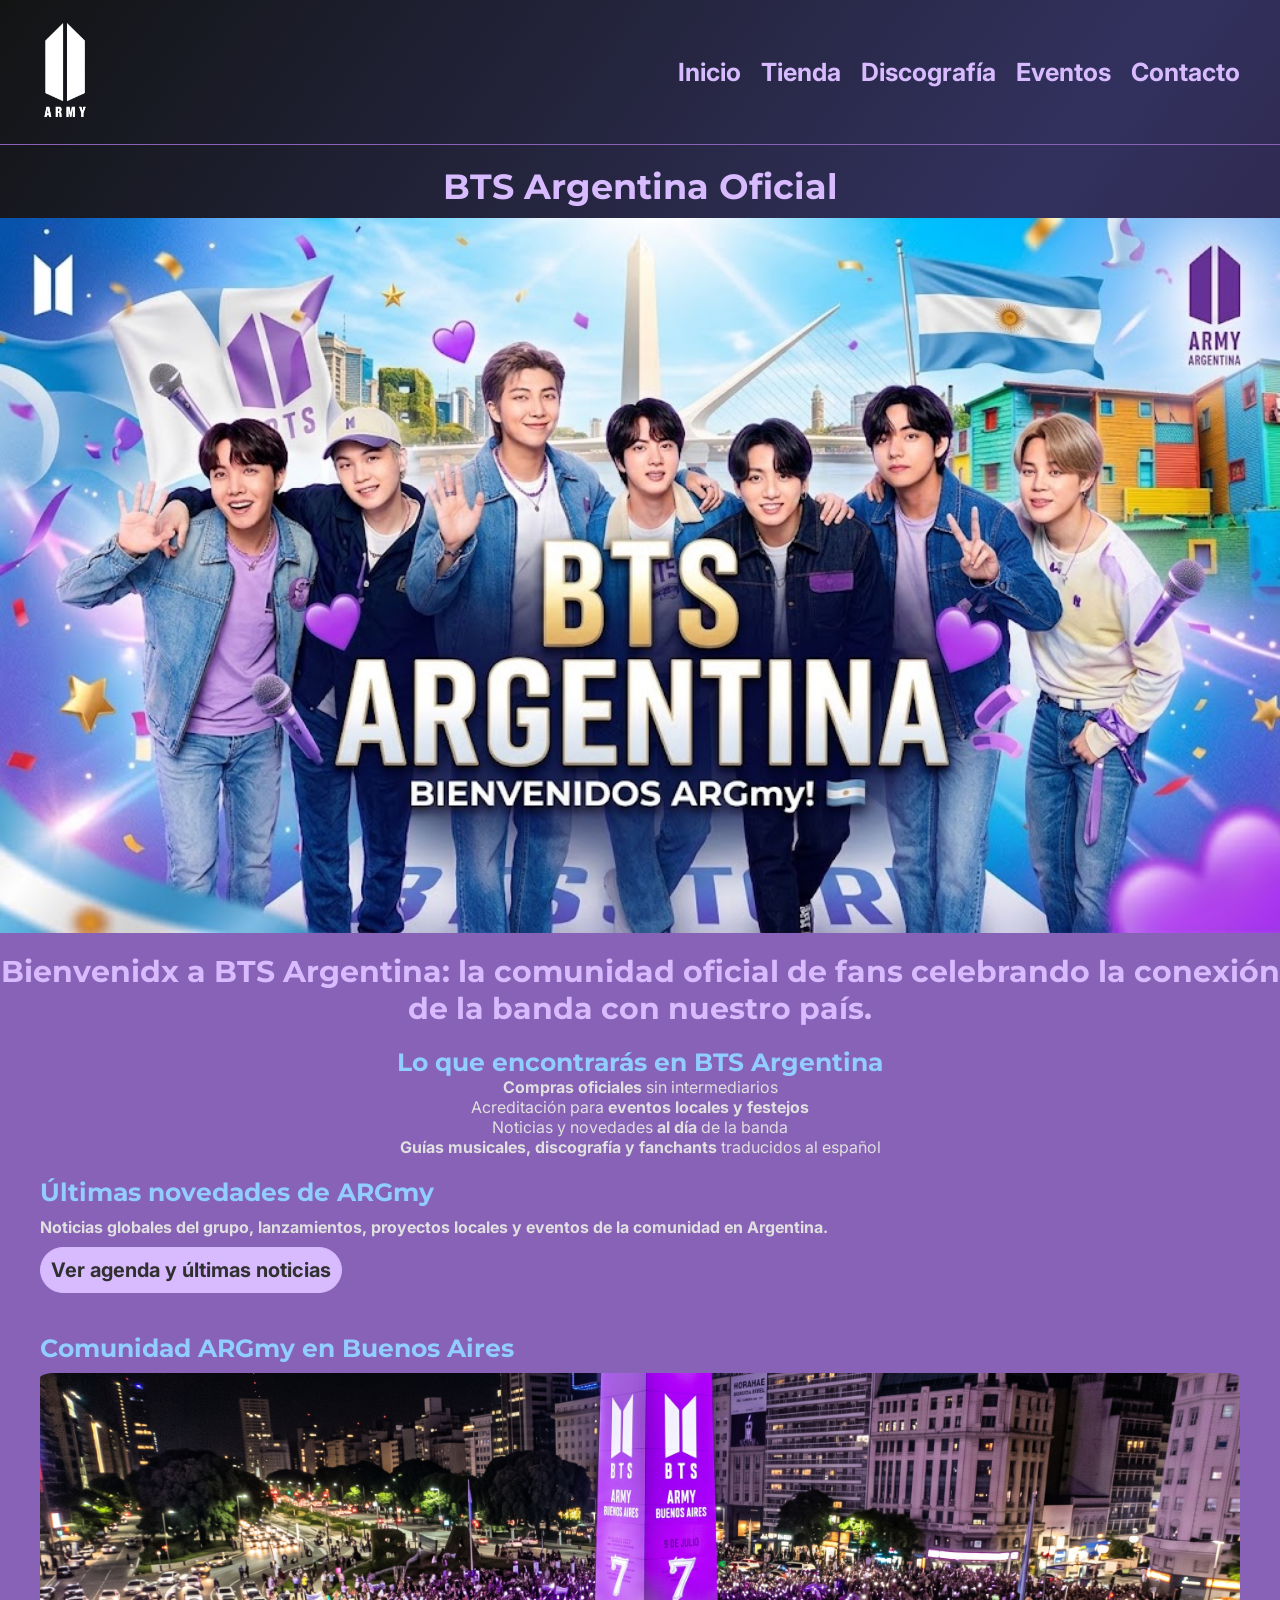
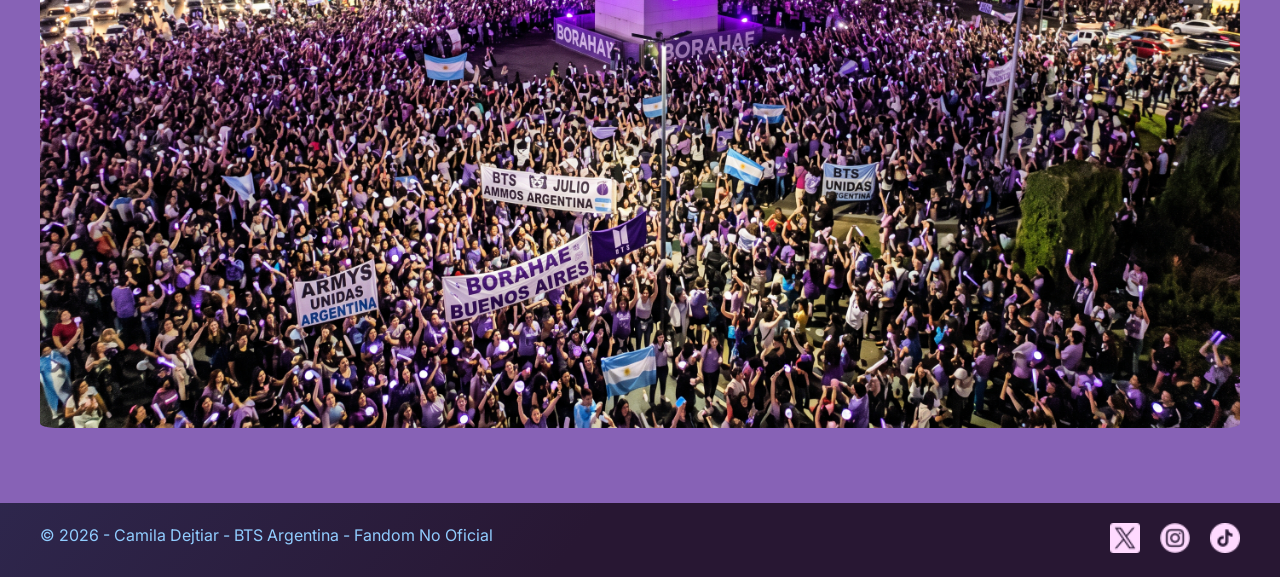
==== index.html @ 568c857c "PE3 - Layouts flexibles y espaciado preciso" ====
<!DOCTYPE html>
<html lang="es">
<head>
    <meta charset="UTF-8">
    <meta name="viewport" content="width=device-width, initial-scale=1.0">
    <link rel="stylesheet" href="./styles/style.css">
    <link rel="shortcut icon" href="./assets/images/army.png" type="image/x-icon">
    <link rel="preconnect" href="https://fonts.googleapis.com">
    <link rel="preconnect" href="https://fonts.gstatic.com" crossorigin>
    <link href="https://fonts.googleapis.com/css2?family=Inter:ital,opsz,wght@0,14..32,100..900;1,14..32,100..900&family=Montserrat:ital,wght@0,100..900;1,100..900&display=swap" rel="stylesheet">
    <title>BTS ARGmy - Home</title>
</head>
<body>
    <header>
        <a href="./index.html">
            <img src="./assets/images/army-white.png" width="50px" height="100px" alt="Logo de BTS Argentina">
        </a>
        
        <nav>
            <ul class="subtitle">
                <li><a href="./index.html">Inicio</a></li>
                <li><a href="./pages/tienda.html">Tienda</a></li>
                <li><a href="./pages/discografia.html">Discografía</a></li>
                <li><a href="./pages/eventos.html">Eventos</a></li>
                <li><a href="./pages/contacto.html">Contacto</a></li>
            </ul>
        </nav>
    </header>

    <main>
        <h1>BTS Argentina Oficial</h1>

        <figure class="hero">
                <img src="./assets/images/index.jpeg" width="1920px" height="1080px" alt="Los siete integrantes de BTS sonriendo junto al texto BTS Argentina Bienvenidos ARGmy, con el Obelisco y Caminito de fondo">
            </figure>

        <section class="content">
            <h2>Bienvenidx a BTS Argentina: la comunidad oficial de fans celebrando la conexión de la banda con nuestro país.</h2>
            <h3 class="center">Lo que encontrarás en BTS Argentina</h3>
            <ul class="body-text content-list">
                <li><span class="strong">Compras oficiales</span> sin intermediarios</li>
                <li>Acreditación para <span class="strong">eventos locales y festejos</span></li>
                <li>Noticias y novedades <span class="strong">al día</span> de la banda</li>
                <li><span class="strong">Guías musicales, discografía y fanchants</span> traducidos al español</li>
            </ul>
        </section>

        <section class="content">
            <article>
                <h3>Últimas novedades de ARGmy</h3>
                <p class="strong">Noticias globales del grupo, lanzamientos, proyectos locales y eventos de la comunidad en Argentina.</p>

                <a class="button" href="./pages/eventos.html">Ver agenda y últimas noticias</a>
            </article>

            <article>
                <h3>Comunidad ARGmy en Buenos Aires</h3>
                <figure>
                    <img src="./assets/images/argmy.jpeg" width="1920px" height="1080px" alt="ARMYs argentinas en el Obelisco ilumninado de morado">
                </figure>
            </article>
        </section>
    </main>

    <footer>
        <p class="body-secondary">&copy; 2026 - Camila Dejtiar - BTS Argentina - Fandom No Oficial</p>

        <section>
            <a href="https://x.com/BTSarg_official?t=rrPae3tg3PBvaRFoHedQDg&s=09&fbclid=PAZXh0bgNhZW0CMTEAAaeX1pFd1r65A3lvtIQu31ZHs_wYZYqp2aBVkAzNpk53U5eyiq9-EWwT4TfmUQ_aem_i-f9Xm8qYFep5UeehxPhEQ" target="_blank">
                <img src="./assets/images/x.png" alt="Logo de X">
            </a>
            <a href="https://www.instagram.com/btsargentina.official/" target="_blank">
                <img src="./assets/images/instagram.png" alt="Logo de Instagram">
            </a>
            <a href="https://www.tiktok.com/@btsargentina.official?_t=zm-8yldzhqjhkg&_r=1&fbclid=pazxh0bgnhzw0cmteaaaejpfto26rcn39sbpbgtfwojpzsxamhih-7tztny92qolzc6k7bep7dki5oeq_aem_xvmzns15_hucmgbfhd-syw" target="_blank">
                <img src="./assets/images/tiktok.png" alt="Logo de TikTok">
            </a>
        </section>
    </footer>
</body>
</html>
---- styles/style.css ----
/* 
PALETA DE COLORES 
Primario #D8BAFF
Secundario #91CDFF
Acento #FFDAFF
Fondo #E0E0E0 #474747

TIPOGRAFIAS
Títulos Montserrat
Cuerpo Inter 
*/

/* Estilos generales */
*{
    margin:0;
    padding:0;
    box-sizing: border-box;
}

html{
    font-size: 62.5%;
}

.content{
    background-color: #8762b6;
}

.content h2{
    text-align:center;
    padding: 2rem 0rem;
}

.content:last-of-type{
    padding-bottom: 4rem;
}

article{
    padding: 2rem 4rem;

    display:flex;
    flex-direction: column;
}

article p{
    margin: 1rem 0rem;
}

.content-list, .center{
    text-align:center;
}

/* Fondo */
body {
    background: linear-gradient(127deg,rgba(18, 20, 20, 1) 0%, rgba(50, 49, 94, 1) 40%, rgb(40, 23, 51) 75%);
    font-family: 'Inter', sans-serif;
    font-size: 1.6rem;
    color: #E0E0E0;
}

/* Menu */
a{
    text-decoration: none;
    color: #8762b6;
}

li{
    list-style: none;
}

nav ul li a:hover{
    color: #91CDFF;
}

header{
    padding: 2rem 4rem;
    border-bottom: 1px solid #8762b6; 

    display:flex;
    flex-direction: row;
    justify-content: space-between;
    align-items: center;
}

nav ul {
    display:flex;
    flex-direction: row;
    justify-content: center;
    align-items: center;
    gap: 2rem;
}

/* Animación subrayado para el menú (no me pude resistir) */
nav ul li a {
    position: relative;
    color: inherit;
}

nav ul li a::after {
    content: '';
    position: absolute;
    bottom: 0;
    left: 0;
    width: 100%;
    height: 2px;
    background-color: #91CDFF;
    
    transform: scaleX(0);
    transform-origin: bottom right;
    transition: transform 0.5s ease-in-out;
}

nav ul li a:hover::after {
    transform: scaleX(1);
    transform-origin: bottom left;
}

/* Footer */
footer{
    padding: 2rem 4rem;
    border-top: 1px solid #8762b6; 

    display:flex;
    flex-direction: row;
    justify-content: space-between;
    align-items: center;
}

footer section{
    display:flex;
    flex-direction: row;
    justify-content: center;
    align-items: center;
    gap: 2rem;
}

footer img{
    width: 3rem;
    height: 3rem;
}

/* Textos */
/* Title */
.title, h1, h2, h3, h4{
    font-family: 'Montserrat', sans-serif;
    font-weight: bold;
}

/* Main TItle */
h1{
    font-size:3.5rem;
    color: #D8BAFF;
    padding: 2rem 4rem 0rem;
    text-align: center;
}

/* Title */
.title, h2, .subtitle{
    font-size: 3rem;
    color: #D8BAFF;
}

/* Subtitle */
.subtitle{
    font-size: 2.5rem;
    font-weight: bold;
}

h3{
    font-size: 2.5rem;
    color: #91CDFF;
}

/* Subsubtitle & button text */

h4, button, .button, .button-secondary{
    font-size: 2rem;
    color: #FFDAFF;
}

h4{
    margin-top: 2rem;
}

.body-text{
    padding: 0rem 4rem;
}

/* Texto tipo copete */
.body-subtext{
    font-size: 1.4rem;
    color: #d5e8eb;
    font-style: italic;
}

/* Texto secundario */
.body-secondary{
    color: #91CDFF;
}

form input, form textarea, form select{
    color: #303030;
    margin: 1rem;
    padding: 1rem;
}

.strong{
    font-weight: bold;
}

/* Botones */
button, .button{
    display:inline-block;
    width:fit-content;

    border: 1px solid #D8BAFF;
    border-radius: 50px;
    background-color: #D8BAFF;
    color: #303030;

    font-weight: bold; 
    padding: 1rem;

    transition: transform 0.3s ease, box-shadow 0.3s ease, background-color 0.3s ease;
}

.button-secondary{
    display:inline-block;
    width:fit-content;

    border: 1px solid rgb(113, 71, 169);
    border-radius: 50px;
    background-color: rgba(113, 71, 169, 0.5);
    color: #E0E0E0;

    font-size:1.3rem;
    padding: 1rem;

    transition: transform 0.3s ease, box-shadow 0.3s ease, background-color 0.3s ease;
}

.button-center{
    display:flex;
    justify-content: center;
    align-items: center;
    padding: 2rem 0rem;
}

button:hover, .button:hover {
    transform: translateY(-3px);
    background-color: #e5d0ff;
    box-shadow: 0 0 15px rgba(216, 186, 255, 0.8), 
                0 0 30px rgba(145, 205, 255, 0.4);
}

/* Imágenes */
.hero img, .content img{
    width:100%;
    height:100%;

    border-radius: 15px;
}

.content img{
    padding:1rem 0rem;
}

.hero img{
    border-radius: 0px;
    display:block;
}

figure {
    margin: 0;
    margin-block-start: 0;
    margin-block-end: 0;
    margin-inline-start: 0;
    margin-inline-end: 0;
}

/* iframe */
iframe{
    width: 80%;
    height: auto;
    aspect-ratio: 16 / 9;
    border-radius: 15px;
    border: none;
    
    display:block;
    margin:0 auto;
}

/* Form productos */
form{
    display:flex;
    flex-direction: column;
    justify-content: center;
    align-items: center;
}

/* Productos Tienda - Albumes Discografía */
.products, .albumes {
    display: flex;
    flex-direction: row;
    justify-content: center;
    align-items: stretch;
    gap: 2rem;
    flex-wrap: wrap;
    padding: 4rem;
}

.albumes{
    padding: 0rem;
}

.product, .album {
    border: 1px solid #463162;
    border-radius: 25px;
    background-color: #463162;
    max-width: 320px; 
    width: 100%;

    padding:2rem;
    display:flex;
    flex-direction: column;
    justify-content: center;
    align-items: center;

    box-shadow: 0 4px 20px rgba(0, 0, 0, 0.25);
    transition: transform 0.3s ease, border-color 0.3s ease;
}

.product:hover, .album:hover {
    transform: translateY(-4px);
    border-color: #D8BAFF;
}

.album{
    max-width: 500px;
}

.product figure, .album figure {
    width: 100%;
    height: 200px; 
    overflow: hidden;
    border-radius: 15px;
    margin-bottom: 1rem;
}

.product img, .album img {
    width: 100%;
    height: 100%;
    object-fit: cover;
    display: block;
}

.product button, .album button {
    margin-top: auto;
    align-self: center;
}

.featuredAlbum {
    width: 100%;
    max-width: 100%;
    
    background: linear-gradient(135deg, #952929 0%, #3d1c1c 100%);
    border-radius: 0px;
    padding: 3rem;

    margin-bottom: 2rem;
}

.featuredAlbum h3, .featuredAlbum h4, .album h3, .album h4, .new h3, p, h1{
    margin-bottom: 1rem;
}

.featuredAlbum img {
    width: 100%;
    max-width: 380px;
    height: auto;
    border-radius: 15px;
    margin: 1.5rem auto;
}

.featuredAlbum ul {
    display: flex;
    flex-direction: column;
    gap: 1rem;
    margin: 1.5rem 0;
}

.featuredAlbum li {
    display: flex;
    flex-wrap: wrap;
    align-items: center;
    gap: 1rem;
    padding: 0.8rem 1.2rem;
    background-color: rgba(255, 255, 255, 0.05);
    border-radius: 10px;
}

.featuredAlbum li .body-text {
    flex-grow: 1; 
    padding: 0;
    font-weight: 600;
}

/* Noticias y Eventos */
.news {
    display: flex;
    flex-direction: row;
    justify-content: center;
    align-items: stretch;
    gap: 2.5rem;
    flex-wrap: wrap;
    padding: 2rem 4rem;
}

.new {
    border: 1px solid #463162;
    border-radius: 25px;
    background-color: #463162;
    max-width: 550px; 
    width: 100%;
    
    padding: 2.5rem;
    display: flex;
    flex-direction: column;

    box-shadow: 0 4px 20px rgba(0, 0, 0, 0.25);
    transition: transform 0.3s ease, border-color 0.3s ease;
}

.new:hover {
    transform: translateY(-4px);
    border-color: #D8BAFF;
}

.new iframe {
    width: 100%;
    height: auto;
    aspect-ratio: 16 / 9;
    border-radius: 15px;
    border: none;
    margin-top: 1rem;
}

.new .button, 
.new .button-secondary {
    margin-top: auto;
    align-self: flex-start;
}

.event-img-container{
    width: 100%;
    max-height: 250px;
    overflow: hidden;
    border-radius: 15px;
    margin: 1.5rem 0;
}

.featuredNew {
    width: 100%;
    background: linear-gradient(135deg, #463162 0%, #221535 100%);
    border-radius: 25px;
    padding: 3rem;
    margin-bottom: 3rem;
    box-shadow: 0 0 25px rgba(145, 205, 255, 0.25);
    
    display: flex;
    flex-direction: column;
    gap: 2rem;
}

.gallery{
    display: flex;
    flex-direction: row;
    justify-content: center;
    align-items: center;
    gap: 2rem;
}

.featuredNew img{
    width: 100%;
    height: 500px;
    object-fit: contain;
    border-radius: 8px;
    margin-bottom: 0.8rem;
}

/* FAQ */
.faq-container {
    display: flex;
    flex-direction: column;
    gap: 2rem;
    padding: 0rem 4rem;
}

.faq {
    border: 1px solid #463162;
    border-radius: 25px;
    background-color: #463162;
    padding: 2rem;
    box-shadow: 0 4px 20px rgba(0, 0, 0, 0.25);
    transition: transform 0.3s ease, border-color 0.3s ease;
}

.faq:hover {
    transform: translateY(-4px);
    border-color: #D8BAFF;
}

/* Formulario de contacto */
.contact {
    max-width: 650px;
    margin: 2rem auto;
    padding: 3.5rem;
    background: linear-gradient(135deg, #463162 0%, #291c3d 100%);
    border: 1px solid rgba(216, 186, 255, 0.3);
    border-radius: 25px;
    box-shadow: 0 8px 32px rgba(0, 0, 0, 0.3);
    
    display: flex;
    flex-direction: column;
    gap: 2rem;

    justify-content: unset;
    align-items: unset;
}

.contact div {
    display: flex;
    flex-direction: column;
    gap: 0.8rem;
}

.contact label {
    font-family: 'Montserrat', sans-serif;
    font-weight: 600;
    font-size: 1.6rem;
    color: #91CDFF;
}

.contact input[type="text"],
.contact input[type="email"],
.contact select,
.contact textarea {
    width: 100%;
    margin: 0;
    padding: 1.2rem 1.6rem;
    
    background-color: rgba(18, 20, 20, 0.6);
    border: 1.5px solid rgba(216, 186, 255, 0.3);
    border-radius: 12px;
    
    font-family: 'Inter', sans-serif;
    font-size: 1.5rem;
    color: #E0E0E0;
    
    outline: none;
    transition: border-color 0.3s ease, box-shadow 0.3s ease, background-color 0.3s ease;
}

.contact input::placeholder,
.contact textarea::placeholder {
    color: #8f8f8f;
}

.contact select {
    cursor: pointer;
    appearance: none; 
    background-repeat: no-repeat;
    background-position: right 1.2rem center;
    background-size: 2rem;
}

.contact select option {
    background-color: #291c3d;
    color: #E0E0E0;
}

.contact input[type="text"]:focus,
.contact input[type="email"]:focus,
.contact select:focus,
.contact textarea:focus {
    border-color: #91CDFF;
    background-color: rgba(18, 20, 20, 0.9);
    box-shadow: 0 0 12px rgba(145, 205, 255, 0.4);
}

.contact textarea {
    resize: vertical;
    min-height: 120px;
}

.contact input[type="submit"].button {
    align-self: center;
    margin-top: 1rem;
    padding: 1.2rem 3rem;
    cursor: pointer;
}
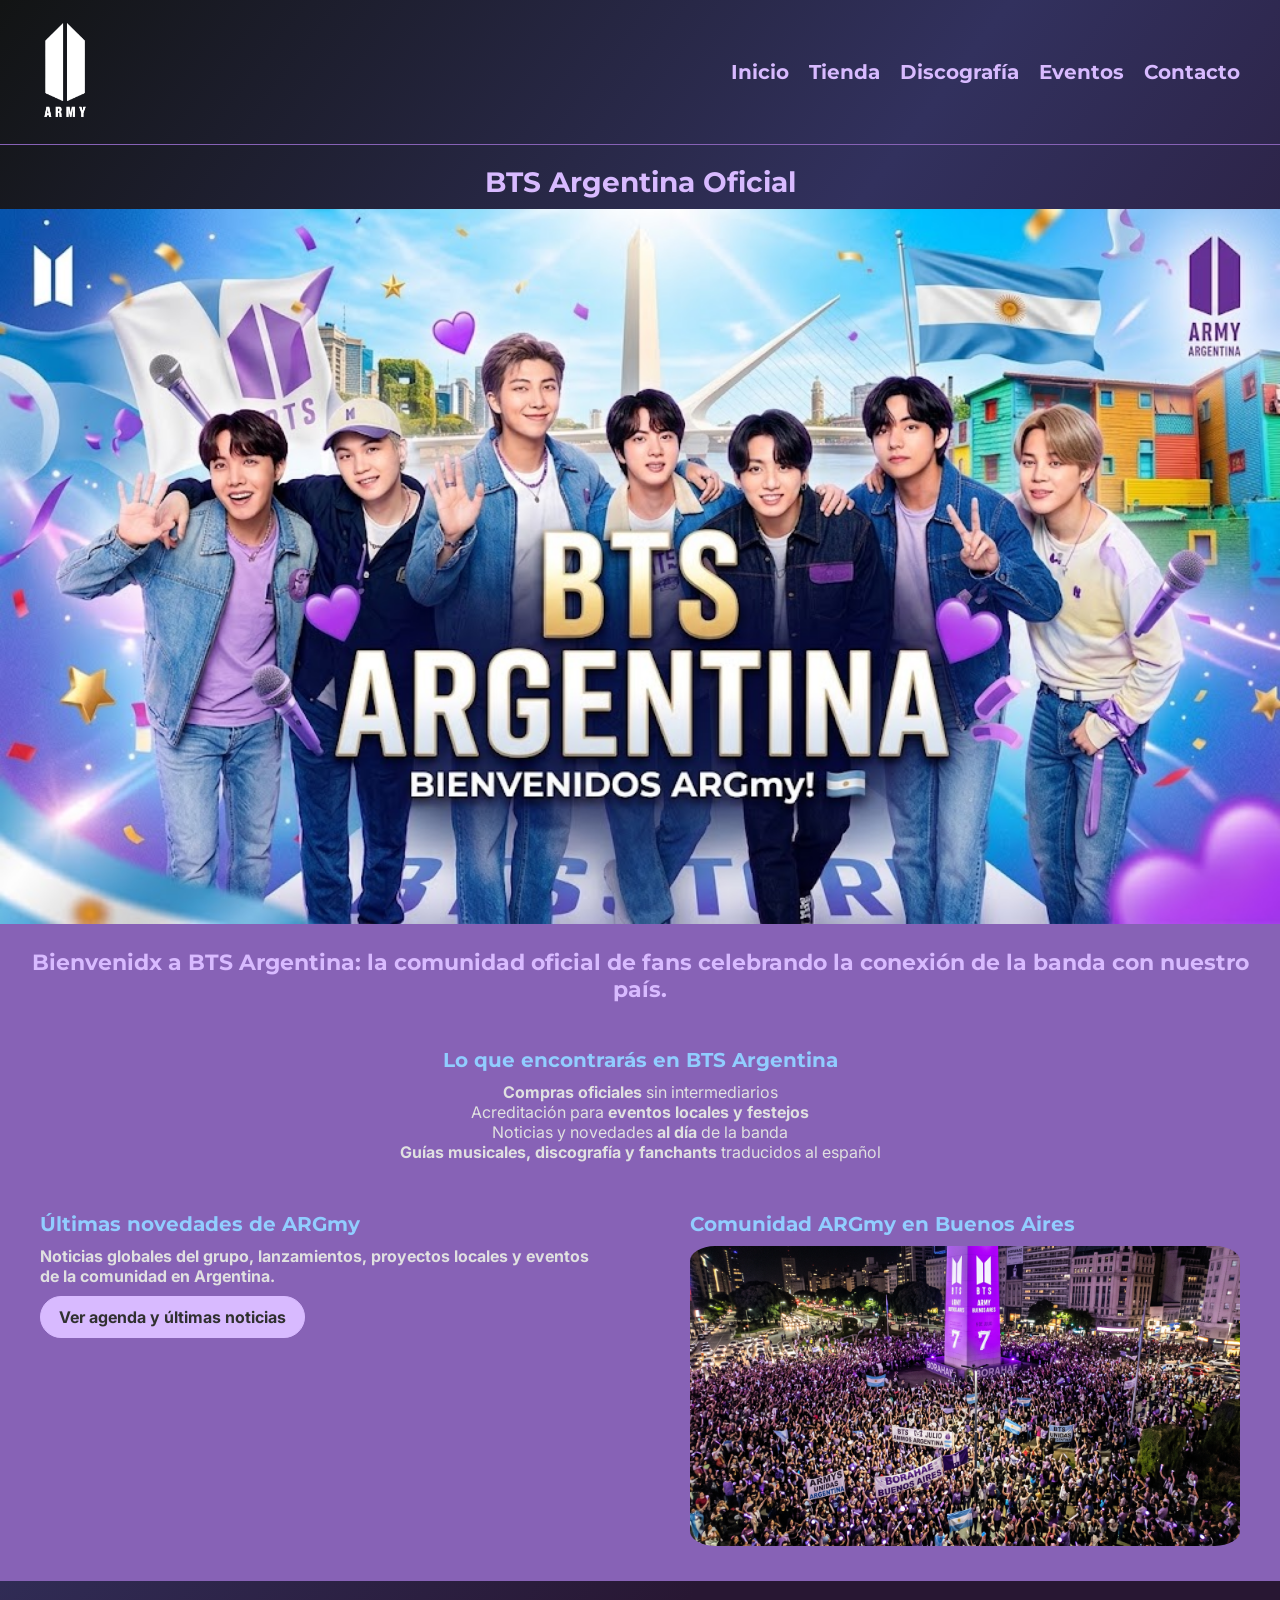
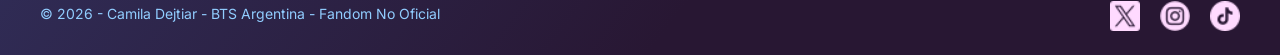
==== commit 0485cd86: "PE4 - Maquetación con CSS Grid y Media Queries" ====
--- a/index.html
+++ b/index.html
@@ -17,7 +17,7 @@
         </a>
         
         <nav>
-            <ul class="subtitle">
+            <ul>
                 <li><a href="./index.html">Inicio</a></li>
                 <li><a href="./pages/tienda.html">Tienda</a></li>
                 <li><a href="./pages/discografia.html">Discografía</a></li>
@@ -27,25 +27,27 @@
         </nav>
     </header>
 
-    <main>
-        <h1>BTS Argentina Oficial</h1>
+    <main class="grid-index">
+        <h1 class="area-title">BTS Argentina Oficial</h1>
 
-        <figure class="hero">
+        <figure class="hero area-hero">
                 <img src="./assets/images/index.jpeg" width="1920px" height="1080px" alt="Los siete integrantes de BTS sonriendo junto al texto BTS Argentina Bienvenidos ARGmy, con el Obelisco y Caminito de fondo">
             </figure>
 
-        <section class="content">
+        <section class="content area-welcome">
             <h2>Bienvenidx a BTS Argentina: la comunidad oficial de fans celebrando la conexión de la banda con nuestro país.</h2>
-            <h3 class="center">Lo que encontrarás en BTS Argentina</h3>
-            <ul class="body-text content-list">
-                <li><span class="strong">Compras oficiales</span> sin intermediarios</li>
-                <li>Acreditación para <span class="strong">eventos locales y festejos</span></li>
-                <li>Noticias y novedades <span class="strong">al día</span> de la banda</li>
-                <li><span class="strong">Guías musicales, discografía y fanchants</span> traducidos al español</li>
-            </ul>
+            <article>
+                <h3 class="center">Lo que encontrarás en BTS Argentina</h3>
+                <ul class="center content-list">
+                    <li><span class="strong">Compras oficiales</span> sin intermediarios</li>
+                    <li>Acreditación para <span class="strong">eventos locales y festejos</span></li>
+                    <li>Noticias y novedades <span class="strong">al día</span> de la banda</li>
+                    <li><span class="strong">Guías musicales, discografía y fanchants</span> traducidos al español</li>
+                </ul>
+            </article>
         </section>
 
-        <section class="content">
+        <section class="content area-cards">
             <article>
                 <h3>Últimas novedades de ARGmy</h3>
                 <p class="strong">Noticias globales del grupo, lanzamientos, proyectos locales y eventos de la comunidad en Argentina.</p>
--- a/styles/style.css
+++ b/styles/style.css
@@ -27,11 +27,7 @@
 
 .content h2{
     text-align:center;
-    padding: 2rem 0rem;
-}
-
-.content:last-of-type{
-    padding-bottom: 4rem;
+    padding: 2.5rem;
 }
 
 article{
@@ -41,11 +37,11 @@
     flex-direction: column;
 }
 
-article p{
+article p, .content-list{
     margin: 1rem 0rem;
 }
 
-.content-list, .center{
+.center{
     text-align:center;
 }
 
@@ -83,10 +79,14 @@
 
 nav ul {
     display:flex;
-    flex-direction: row;
-    justify-content: center;
-    align-items: center;
-    gap: 2rem;
+    flex-direction: column;
+    justify-content: center;
+    align-items: end;
+
+    font-family: 'Montserrat', sans-serif;
+    font-weight: bold;
+    font-size: 2rem;
+    color: #D8BAFF;
 }
 
 /* Animación subrayado para el menú (no me pude resistir) */
@@ -123,6 +123,7 @@
     flex-direction: row;
     justify-content: space-between;
     align-items: center;
+    gap:2rem;
 }
 
 footer section{
@@ -147,7 +148,7 @@
 
 /* Main TItle */
 h1{
-    font-size:3.5rem;
+    font-size:2.8rem;
     color: #D8BAFF;
     padding: 2rem 4rem 0rem;
     text-align: center;
@@ -155,25 +156,25 @@
 
 /* Title */
 .title, h2, .subtitle{
-    font-size: 3rem;
+    font-size: 2.2rem;
     color: #D8BAFF;
 }
 
 /* Subtitle */
 .subtitle{
-    font-size: 2.5rem;
+    font-size: 2rem;
     font-weight: bold;
 }
 
 h3{
-    font-size: 2.5rem;
+    font-size: 2rem;
     color: #91CDFF;
 }
 
 /* Subsubtitle & button text */
 
 h4, button, .button, .button-secondary{
-    font-size: 2rem;
+    font-size: 1.6rem;
     color: #FFDAFF;
 }
 
@@ -187,13 +188,14 @@
 
 /* Texto tipo copete */
 .body-subtext{
-    font-size: 1.4rem;
+    font-size: 1.3rem;
     color: #d5e8eb;
     font-style: italic;
 }
 
 /* Texto secundario */
 .body-secondary{
+    font-size: 1.4rem;
     color: #91CDFF;
 }
 
@@ -217,8 +219,9 @@
     background-color: #D8BAFF;
     color: #303030;
 
-    font-weight: bold; 
-    padding: 1rem;
+    font-weight: bold;
+    text-align: center; 
+    padding: 1rem 1.8rem;
 
     transition: transform 0.3s ease, box-shadow 0.3s ease, background-color 0.3s ease;
 }
@@ -233,7 +236,7 @@
     color: #E0E0E0;
 
     font-size:1.3rem;
-    padding: 1rem;
+    padding: 0.8rem 2em;
 
     transition: transform 0.3s ease, box-shadow 0.3s ease, background-color 0.3s ease;
 }
@@ -255,9 +258,9 @@
 /* Imágenes */
 .hero img, .content img{
     width:100%;
-    height:100%;
-
-    border-radius: 15px;
+    height:auto;
+
+    border-radius: 25px;
 }
 
 .content img{
@@ -297,19 +300,34 @@
     align-items: center;
 }
 
+.search-container{
+    display:flex;
+    flex-direction: row;
+    justify-content: center;
+    align-items: center;
+    gap: 1rem;
+
+    padding-top: 1rem;
+}
+
 /* Productos Tienda - Albumes Discografía */
-.products, .albumes {
-    display: flex;
-    flex-direction: row;
-    justify-content: center;
-    align-items: stretch;
+.products {
+    display: grid;
+    grid-template-columns: 1fr;
     gap: 2rem;
-    flex-wrap: wrap;
-    padding: 4rem;
+    padding: 2rem 1.5rem;
+    justify-items: center;
 }
 
 .albumes{
     padding: 0rem;
+    display: flex;
+    flex-direction: row;
+    justify-content: center;
+    align-items: start;
+    flex-wrap: wrap;
+    gap: 2rem;
+    padding: 2rem 1.5rem;
 }
 
 .product, .album {
@@ -364,7 +382,7 @@
     
     background: linear-gradient(135deg, #952929 0%, #3d1c1c 100%);
     border-radius: 0px;
-    padding: 3rem;
+    padding: 4rem;
 
     margin-bottom: 2rem;
 }
@@ -391,6 +409,7 @@
 .featuredAlbum li {
     display: flex;
     flex-wrap: wrap;
+    justify-content: end;
     align-items: center;
     gap: 1rem;
     padding: 0.8rem 1.2rem;
@@ -473,7 +492,7 @@
 
 .gallery{
     display: flex;
-    flex-direction: row;
+    flex-direction: column;
     justify-content: center;
     align-items: center;
     gap: 2rem;
@@ -481,7 +500,6 @@
 
 .featuredNew img{
     width: 100%;
-    height: 500px;
     object-fit: contain;
     border-radius: 8px;
     margin-bottom: 0.8rem;
@@ -511,12 +529,8 @@
 
 /* Formulario de contacto */
 .contact {
-    max-width: 650px;
-    margin: 2rem auto;
     padding: 3.5rem;
     background: linear-gradient(135deg, #463162 0%, #291c3d 100%);
-    border: 1px solid rgba(216, 186, 255, 0.3);
-    border-radius: 25px;
     box-shadow: 0 8px 32px rgba(0, 0, 0, 0.3);
     
     display: flex;
@@ -543,7 +557,8 @@
 .contact input[type="text"],
 .contact input[type="email"],
 .contact select,
-.contact textarea {
+.contact textarea,
+.grid-shop input {
     width: 100%;
     margin: 0;
     padding: 1.2rem 1.6rem;
@@ -561,7 +576,8 @@
 }
 
 .contact input::placeholder,
-.contact textarea::placeholder {
+.contact textarea::placeholder,
+.grid-shop input::placeholder {
     color: #8f8f8f;
 }
 
@@ -581,7 +597,8 @@
 .contact input[type="text"]:focus,
 .contact input[type="email"]:focus,
 .contact select:focus,
-.contact textarea:focus {
+.contact textarea:focus,
+.grid-shop input:focus {
     border-color: #91CDFF;
     background-color: rgba(18, 20, 20, 0.9);
     box-shadow: 0 0 12px rgba(145, 205, 255, 0.4);
@@ -597,4 +614,171 @@
     margin-top: 1rem;
     padding: 1.2rem 3rem;
     cursor: pointer;
+}
+
+/* Grid */
+.grid-index{
+    display: grid;
+    grid-template-areas:
+        "title"
+        "hero"
+        "welcome"
+        "cards";
+    grid-template-columns: 1fr;
+}
+
+.grid-shop{
+    display: grid;
+    grid-template-areas:
+        "title"
+        "description"
+        "hero"
+        "search"
+        "products"
+        "more";
+    grid-template-columns: 1fr;
+}
+
+.grid-discografia{
+    display: grid;
+    grid-template-areas:
+        "title"
+        "description"
+        "hero"
+        "albumes"
+        "more";
+    grid-template-columns: 1fr;
+}
+
+.grid-events{
+    display: grid;
+    grid-template-areas:
+        "title"
+        "description"
+        "hero"
+        "news"
+        "agenda";
+    grid-template-columns: 1fr;
+}
+
+.grid-contact{
+    display: grid;
+    grid-template-areas:
+        "title"
+        "description"
+        "hero"
+        "map"
+        "faq"
+        "contact";
+    grid-template-columns: 1fr;
+}
+
+/* Defino las areas */
+.area-title{
+    grid-area: title;
+}
+.area-hero{
+    grid-area: hero;
+}
+.area-welcome{
+    grid-area: welcome;
+}
+.area-cards{
+    grid-area: cards;
+}
+.area-description{
+    grid-area: description;
+}
+.area-search{
+    grid-area: search;
+}
+.area-products{
+    grid-area: products;
+}
+.area-more{
+    grid-area: more;
+}
+.area-albumes{
+    grid-area: albumes;
+}
+.area-news{
+    grid-area: news;
+}
+.area-agenda{
+    grid-area: agenda;
+}
+.area-map{
+    grid-area: map;
+}
+.area-faq{
+    grid-area: faq;
+}
+.area-contact{
+    grid-area: contact;
+}
+
+@media (min-width: 768px) {
+    .grid-shop{
+        grid-template-areas:
+            "title title"
+            "description description"
+            "hero hero"
+            "search search"
+            "products products"
+            "more more";
+        grid-template-columns: 1fr 1fr;
+    }
+
+    .products{
+        grid-template-columns: repeat(auto-fit, minmax(260px, 1fr));
+        gap: 2rem;
+        padding: 4rem;
+    }
+
+    .featuredAlbum {
+        grid-column: 1 / -1;
+    }
+
+    .gallery{
+        flex-direction: row;
+        flex:1;
+    }
+
+    .featuredNew {
+        grid-column: 1 / -1;
+    }
+
+    .featuredNew img {
+        height: 300px;
+    }
+
+    .faq-container {
+        display: grid;
+        grid-template-columns: repeat(2, minmax(380px, 1fr));
+        gap: 2rem;
+        margin: 0 auto;
+        padding: 2rem;
+    }
+}
+
+
+@media (min-width: 1024px) {
+    .area-cards{
+        display:grid;
+        grid-template-columns: repeat(2, 1fr);
+        gap: 2rem;
+    }
+
+    nav ul{
+        flex-direction: row;
+        gap:2rem;
+    }
+
+    .body-text{
+        padding: 0rem 4rem;
+    }
+
+    .featuredNew img {
+        height: 500px;
+    }
 }
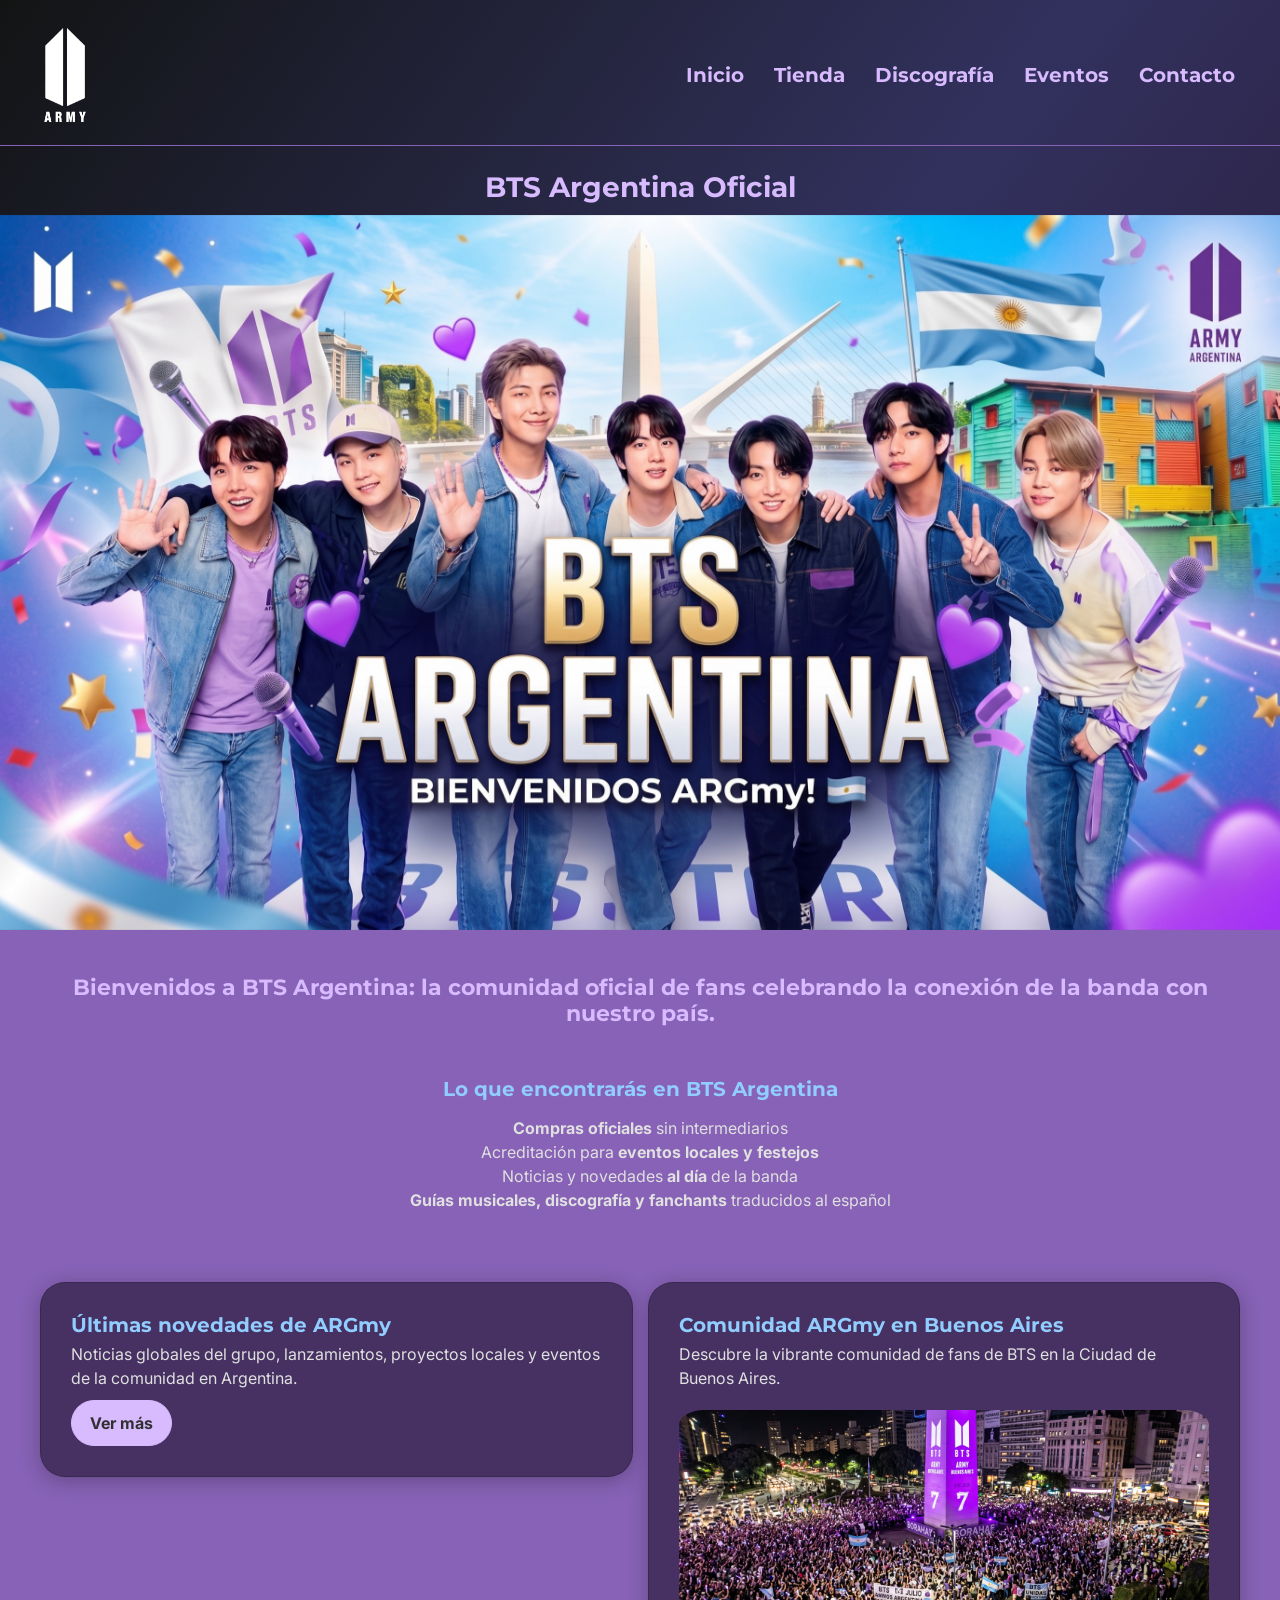
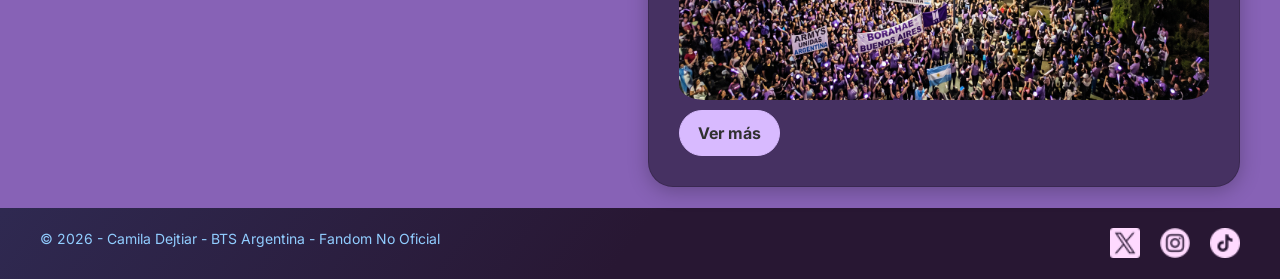
==== commit ba081b99: "PE5 - Integración de Bootstrap y estados interactivos" ====
--- a/index.html
+++ b/index.html
@@ -3,6 +3,7 @@
 <head>
     <meta charset="UTF-8">
     <meta name="viewport" content="width=device-width, initial-scale=1.0">
+    <link href="https://cdn.jsdelivr.net/npm/bootstrap@5.3.8/dist/css/bootstrap.min.css" rel="stylesheet" integrity="sha384-sRIl4kxILFvY47J16cr9ZwB07vP4J8+LH7qKQnuqkuIAvNWLzeN8tE5YBujZqJLB" crossorigin="anonymous">
     <link rel="stylesheet" href="./styles/style.css">
     <link rel="shortcut icon" href="./assets/images/army.png" type="image/x-icon">
     <link rel="preconnect" href="https://fonts.googleapis.com">
@@ -12,30 +13,53 @@
 </head>
 <body>
     <header>
-        <a href="./index.html">
-            <img src="./assets/images/army-white.png" width="50px" height="100px" alt="Logo de BTS Argentina">
-        </a>
-        
-        <nav>
-            <ul>
-                <li><a href="./index.html">Inicio</a></li>
-                <li><a href="./pages/tienda.html">Tienda</a></li>
-                <li><a href="./pages/discografia.html">Discografía</a></li>
-                <li><a href="./pages/eventos.html">Eventos</a></li>
-                <li><a href="./pages/contacto.html">Contacto</a></li>
-            </ul>
+        <nav class="navbar navbar-expand-lg">
+            <div class="container-fluid header">
+                <a href="./index.html">
+                    <img src="./assets/images/army-white.png" alt="Logo de BTS Argentina">
+                </a>
+                <button class="navbar-toggler bg-custom button" type="button" data-bs-toggle="collapse" data-bs-target="#navbarNav" aria-controls="navbarNav" aria-expanded="false" aria-label="Toggle navigation">
+                <span class="navbar-toggler-icon"></span>
+                </button>
+                <div class="collapse navbar-collapse justify-content-end" id="navbarNav">
+                <ul class="navbar-nav containerMenu">
+                    <li class="nav-item">
+                    <a class="nav-link linkMenu" aria-current="page" href="./index.html">Inicio</a>
+                    </li>
+                    <li class="nav-item">
+                    <a class="nav-link linkMenu" href="./pages/tienda.html">Tienda</a>
+                    </li>
+                    <li class="nav-item">
+                    <a class="nav-link linkMenu" href="./pages/discografia.html">Discografía</a>
+                    </li>
+                    <li class="nav-item">
+                    <a class="nav-link linkMenu" href="./pages/eventos.html">Eventos</a>
+                    </li>
+                    <li class="nav-item">
+                    <a class="nav-link linkMenu" href="./pages/contacto.html">Contacto</a>
+                    </li>
+                </ul>
+                </div>
+            </div>
         </nav>
     </header>
 
     <main class="grid-index">
         <h1 class="area-title">BTS Argentina Oficial</h1>
 
-        <figure class="hero area-hero">
-                <img src="./assets/images/index.jpeg" width="1920px" height="1080px" alt="Los siete integrantes de BTS sonriendo junto al texto BTS Argentina Bienvenidos ARGmy, con el Obelisco y Caminito de fondo">
-            </figure>
+        <div id="carouselExampleSlidesOnly" class="carousel slide hero area-hero" data-bs-ride="carousel">
+            <div class="carousel-inner">
+                <div class="carousel-item active">
+                    <img src="./assets/images/index.jpeg" class="d-block w-100" alt="Los siete integrantes de BTS sonriendo junto al texto BTS Argentina Bienvenidos ARGmy, con el Obelisco y Caminito de fondo">
+                </div>
+                <div class="carousel-item">
+                    <img src="./assets/images/index2.jpeg" class="d-block w-100" alt="Los siete integrantes de BTS posan en un ventanal con vistas al Obelisco de Buenos Aires junto al texto ¡Súmate a la comunidad en Argentina!">
+                </div>
+            </div>
+        </div>
 
         <section class="content area-welcome">
-            <h2>Bienvenidx a BTS Argentina: la comunidad oficial de fans celebrando la conexión de la banda con nuestro país.</h2>
+            <h2>Bienvenidos a BTS Argentina: la comunidad oficial de fans celebrando la conexión de la banda con nuestro país.</h2>
             <article>
                 <h3 class="center">Lo que encontrarás en BTS Argentina</h3>
                 <ul class="center content-list">
@@ -47,20 +71,28 @@
             </article>
         </section>
 
-        <section class="content area-cards">
-            <article>
-                <h3>Últimas novedades de ARGmy</h3>
-                <p class="strong">Noticias globales del grupo, lanzamientos, proyectos locales y eventos de la comunidad en Argentina.</p>
-
-                <a class="button" href="./pages/eventos.html">Ver agenda y últimas noticias</a>
-            </article>
-
-            <article>
-                <h3>Comunidad ARGmy en Buenos Aires</h3>
-                <figure>
-                    <img src="./assets/images/argmy.jpeg" width="1920px" height="1080px" alt="ARMYs argentinas en el Obelisco ilumninado de morado">
-                </figure>
-            </article>
+        <section class="row content area-cards">
+            <div class="col-sm-6 mb-3 mb-sm-0">
+                <div class="card myCard">
+                <div class="card-body">
+                    <h3>Últimas novedades de ARGmy</h3>
+                    <p>Noticias globales del grupo, lanzamientos, proyectos locales y eventos de la comunidad en Argentina.</p>
+                    <a href="#" class="button">Ver más</a>
+                </div>
+                </div>
+            </div>
+            <div class="col-sm-6">
+                <div class="card myCard">
+                <div class="card-body">
+                    <h3>Comunidad ARGmy en Buenos Aires</h3>
+                    <p>Descubre la vibrante comunidad de fans de BTS en la Ciudad de Buenos Aires.</p>
+                    <figure>
+                        <img class="img-fluid w-100" src="./assets/images/argmy.jpeg" alt="ARMYs argentinas en el Obelisco ilumninado de morado">
+                    </figure>
+                    <a href="#" class="button">Ver más</a>
+                </div>
+                </div>
+            </div>
         </section>
     </main>
 
@@ -79,5 +111,6 @@
             </a>
         </section>
     </footer>
+    <script src="https://cdn.jsdelivr.net/npm/bootstrap@5.3.8/dist/js/bootstrap.bundle.min.js" integrity="sha384-FKyoEForCGlyvwx9Hj09JcYn3nv7wiPVlz7YYwJrWVcXK/BmnVDxM+D2scQbITxI" crossorigin="anonymous"></script>
 </body>
 </html>
--- a/styles/style.css
+++ b/styles/style.css
@@ -21,11 +21,15 @@
     font-size: 62.5%;
 }
 
+.content, .content-albumes{
+    background-color: #8762b6;
+}
+
 .content{
-    background-color: #8762b6;
-}
-
-.content h2{
+    padding: 2rem 4rem;
+}
+
+.content h2, .content-albumes h2{
     text-align:center;
     padding: 2.5rem;
 }
@@ -43,6 +47,10 @@
 
 .center{
     text-align:center;
+}
+
+li{
+    list-style-type: none;
 }
 
 /* Fondo */
@@ -54,30 +62,29 @@
 }
 
 /* Menu */
-a{
+.linkMenu{
     text-decoration: none;
     color: #8762b6;
 }
 
-li{
-    list-style: none;
-}
-
-nav ul li a:hover{
+.linkMenu:hover{
     color: #91CDFF;
 }
 
-header{
+.header{
     padding: 2rem 4rem;
-    border-bottom: 1px solid #8762b6; 
-
-    display:flex;
-    flex-direction: row;
-    justify-content: space-between;
-    align-items: center;
-}
-
-nav ul {
+    border-bottom: 1px solid #8762b6;
+}
+
+.bg-custom{
+    background-color: #8762b6;
+}
+
+.navbar-toggler-icon {
+    background-image: url("data:image/svg+xml;charset=utf8,%3Csvg viewBox='0 0 30 30' xmlns='http://www.w3.org/2000/svg'%3E%3Cpath stroke='%23ffffff' stroke-width='2' stroke-linecap='round' stroke-miterlimit='10' d='M4 7h22M4 15h22M4 23h22'/%3E%3C/svg%3E") !important;
+}
+
+.containerMenu{
     display:flex;
     flex-direction: column;
     justify-content: center;
@@ -89,13 +96,18 @@
     color: #D8BAFF;
 }
 
+header a img{
+    width:50px;
+    height:100px;
+}
+
 /* Animación subrayado para el menú (no me pude resistir) */
-nav ul li a {
+.linkMenu {
     position: relative;
     color: inherit;
 }
 
-nav ul li a::after {
+.linkMenu::after {
     content: '';
     position: absolute;
     bottom: 0;
@@ -109,9 +121,21 @@
     transition: transform 0.5s ease-in-out;
 }
 
-nav ul li a:hover::after {
+.linkMenu:hover::after {
     transform: scaleX(1);
     transform-origin: bottom left;
+}
+
+/* Cards */
+.myCard{
+    background-color: #463162;
+    border-radius: 25px;
+    padding: 2rem;
+    box-shadow: 0 4px 20px rgba(0, 0, 0, 0.25);
+}
+
+.myCard p{
+    color:#E0E0E0;
 }
 
 /* Footer */
@@ -201,8 +225,6 @@
 
 form input, form textarea, form select{
     color: #303030;
-    margin: 1rem;
-    padding: 1rem;
 }
 
 .strong{
@@ -214,6 +236,7 @@
     display:inline-block;
     width:fit-content;
 
+    text-decoration: none;
     border: 1px solid #D8BAFF;
     border-radius: 50px;
     background-color: #D8BAFF;
@@ -222,14 +245,13 @@
     font-weight: bold;
     text-align: center; 
     padding: 1rem 1.8rem;
-
-    transition: transform 0.3s ease, box-shadow 0.3s ease, background-color 0.3s ease;
 }
 
 .button-secondary{
     display:inline-block;
     width:fit-content;
 
+    text-decoration: none;
     border: 1px solid rgb(113, 71, 169);
     border-radius: 50px;
     background-color: rgba(113, 71, 169, 0.5);
@@ -237,8 +259,6 @@
 
     font-size:1.3rem;
     padding: 0.8rem 2em;
-
-    transition: transform 0.3s ease, box-shadow 0.3s ease, background-color 0.3s ease;
 }
 
 .button-center{
@@ -248,18 +268,35 @@
     padding: 2rem 0rem;
 }
 
-button:hover, .button:hover {
+/* Estados botones */
+.button, .button-secondary, .linkMenu, .myCard, .product, .album, .new, .faq {
+    transition: transform 0.3s ease, box-shadow 0.3s ease, background-color 0.3s ease, border-color 0.3s ease !important;
+}
+
+.button:hover {
     transform: translateY(-3px);
     background-color: #e5d0ff;
     box-shadow: 0 0 15px rgba(216, 186, 255, 0.8), 
                 0 0 30px rgba(145, 205, 255, 0.4);
 }
 
+.button:focus, .button-secondary:focus, .linkMenu:focus {
+    outline: 2px solid #91CDFF;
+    outline-offset: 3px;
+    color: #91CDFF !important;
+}
+
+.button:active, .button-secondary:active {
+    transform: scale(0.95) translateY(0) !important;
+    box-shadow: 0 0 10px rgba(216, 186, 255, 0.6) !important;
+}
+
+.linkMenu:active {
+    color: #FFDAFF !important;
+}
+
 /* Imágenes */
 .hero img, .content img{
-    width:100%;
-    height:auto;
-
     border-radius: 25px;
 }
 
@@ -347,11 +384,6 @@
     transition: transform 0.3s ease, border-color 0.3s ease;
 }
 
-.product:hover, .album:hover {
-    transform: translateY(-4px);
-    border-color: #D8BAFF;
-}
-
 .album{
     max-width: 500px;
 }
@@ -423,6 +455,14 @@
     font-weight: 600;
 }
 
+#accordionTracklist .accordion-button::after {
+    width: 2.2rem;
+    height: 2.2rem;
+    background-size: 2.2rem;
+
+    filter: invert(80%) sepia(20%) saturate(1000%) hue-rotate(220deg);
+}
+
 /* Noticias y Eventos */
 .news {
     display: flex;
@@ -449,7 +489,7 @@
     transition: transform 0.3s ease, border-color 0.3s ease;
 }
 
-.new:hover {
+.new:hover, .myCard:hover, .product:hover, .album:hover {
     transform: translateY(-4px);
     border-color: #D8BAFF;
 }
@@ -490,19 +530,17 @@
     gap: 2rem;
 }
 
-.gallery{
-    display: flex;
-    flex-direction: column;
-    justify-content: center;
-    align-items: center;
-    gap: 2rem;
-}
-
 .featuredNew img{
     width: 100%;
     object-fit: contain;
     border-radius: 8px;
     margin-bottom: 0.8rem;
+}
+
+.moreNews{
+    display: flex;
+    flex-direction: column;
+    gap:2rem;
 }
 
 /* FAQ */
@@ -735,21 +773,27 @@
         padding: 4rem;
     }
 
-    .featuredAlbum {
-        grid-column: 1 / -1;
-    }
-
-    .gallery{
-        flex-direction: row;
-        flex:1;
-    }
-
     .featuredNew {
         grid-column: 1 / -1;
     }
 
     .featuredNew img {
-        height: 300px;
+        height: 500px;
+    }
+}
+
+
+@media (min-width: 1024px) {
+    nav ul{
+        gap:2rem;
+    }
+
+    .body-text{
+        padding: 0rem 4rem;
+    }
+
+    .news{
+        flex-wrap:nowrap;
     }
 
     .faq-container {
@@ -759,26 +803,4 @@
         margin: 0 auto;
         padding: 2rem;
     }
-}
-
-
-@media (min-width: 1024px) {
-    .area-cards{
-        display:grid;
-        grid-template-columns: repeat(2, 1fr);
-        gap: 2rem;
-    }
-
-    nav ul{
-        flex-direction: row;
-        gap:2rem;
-    }
-
-    .body-text{
-        padding: 0rem 4rem;
-    }
-
-    .featuredNew img {
-        height: 500px;
-    }
 }
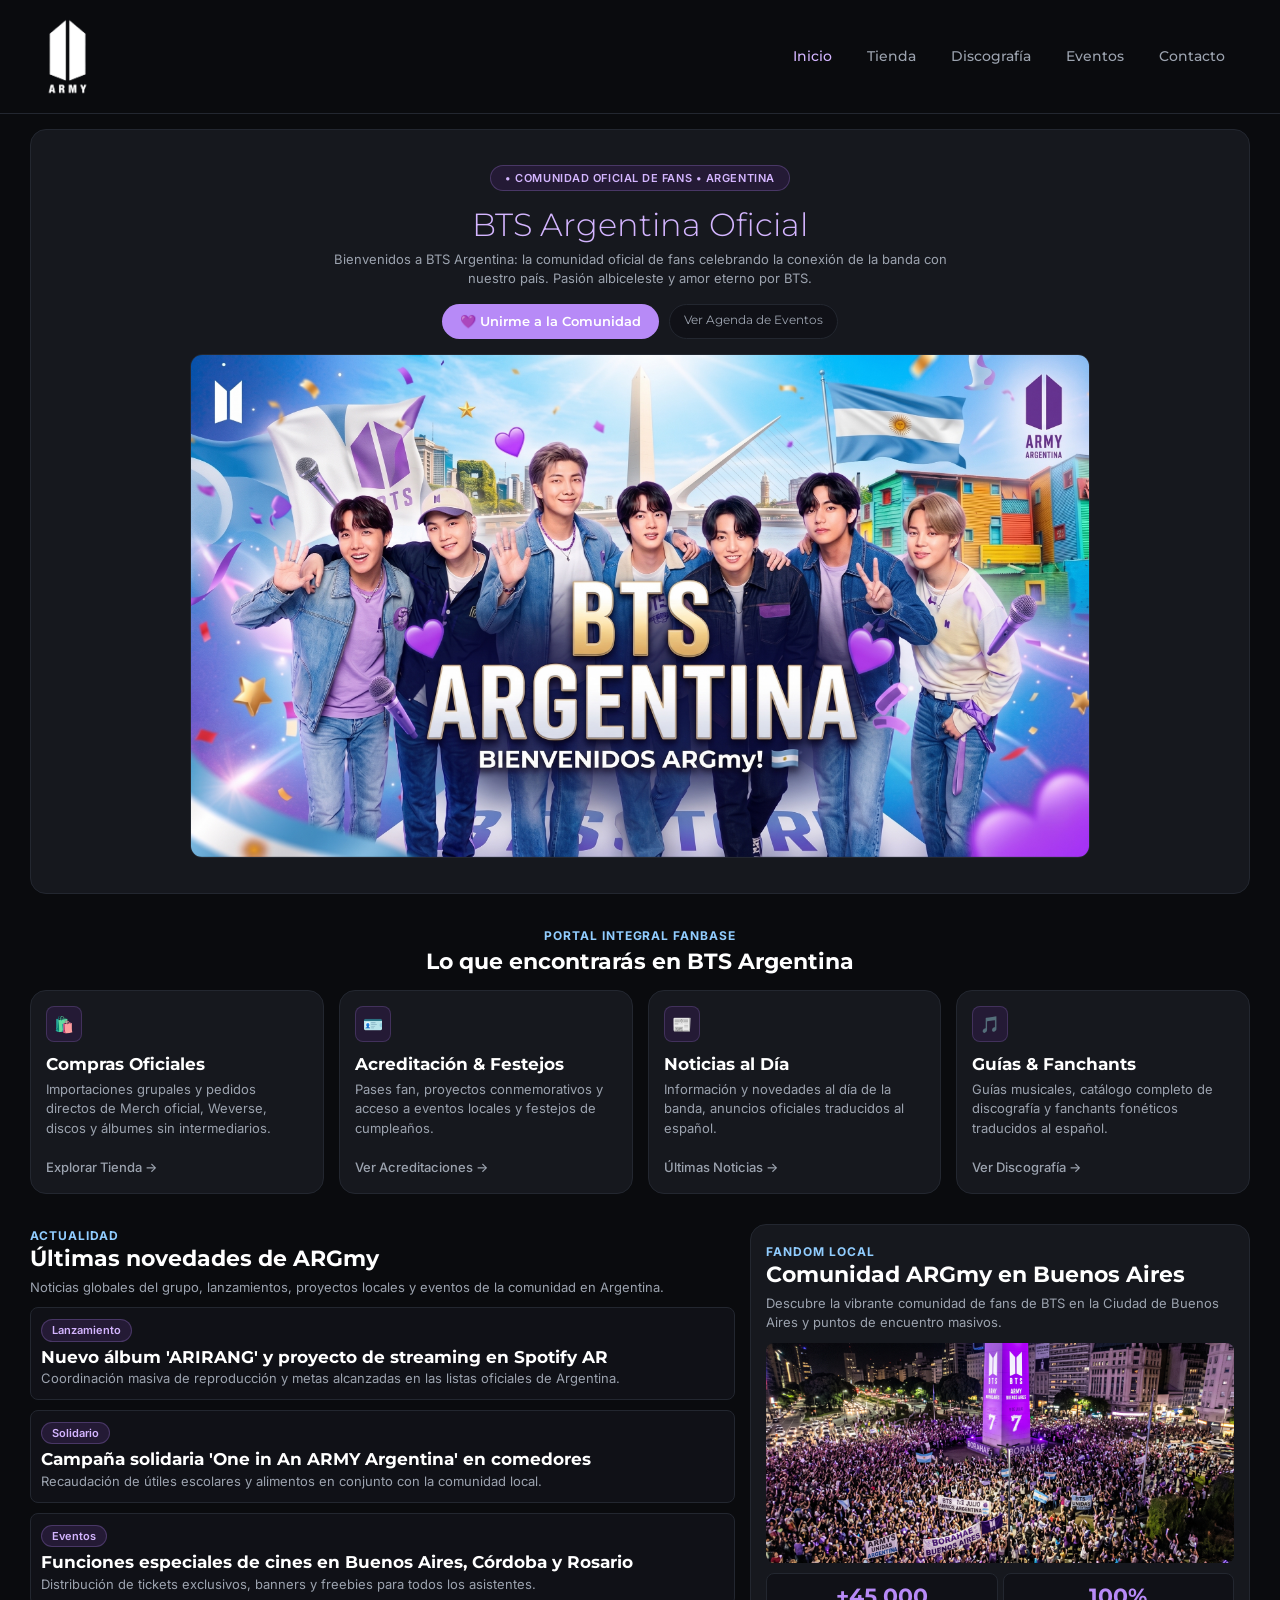
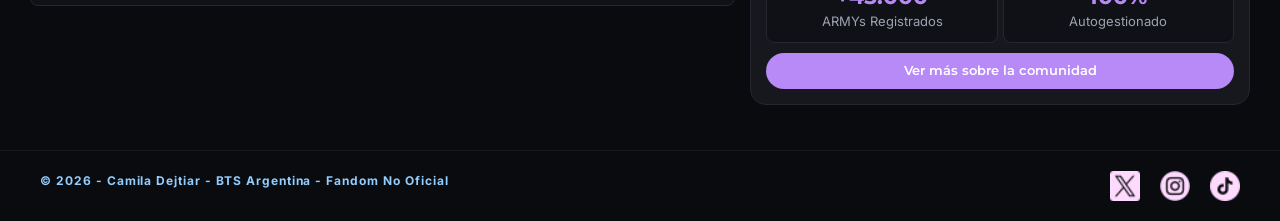
==== commit 6d88a457: "refactor: update index.html structure" ====
--- a/index.html
+++ b/index.html
@@ -4,7 +4,7 @@
     <meta charset="UTF-8">
     <meta name="viewport" content="width=device-width, initial-scale=1.0">
     <link href="https://cdn.jsdelivr.net/npm/bootstrap@5.3.8/dist/css/bootstrap.min.css" rel="stylesheet" integrity="sha384-sRIl4kxILFvY47J16cr9ZwB07vP4J8+LH7qKQnuqkuIAvNWLzeN8tE5YBujZqJLB" crossorigin="anonymous">
-    <link rel="stylesheet" href="./styles/style.css">
+    <link rel="stylesheet" href="./css/style.css">
     <link rel="shortcut icon" href="./assets/images/army.png" type="image/x-icon">
     <link rel="preconnect" href="https://fonts.googleapis.com">
     <link rel="preconnect" href="https://fonts.gstatic.com" crossorigin>
@@ -12,105 +12,196 @@
     <title>BTS ARGmy - Home</title>
 </head>
 <body>
+
+    <!-- HEADER / NAV -->
     <header>
-        <nav class="navbar navbar-expand-lg">
-            <div class="container-fluid header">
-                <a href="./index.html">
-                    <img src="./assets/images/army-white.png" alt="Logo de BTS Argentina">
+        <nav class="navbar navbar-expand-lg header">
+            <div class="container-fluid px-4">
+                <a href="./index.html" class="navbar-brand">
+                    <img src="./assets/images/army-white.png" alt="Logo de BTS Argentina" class="logo-header">
                 </a>
                 <button class="navbar-toggler bg-custom button" type="button" data-bs-toggle="collapse" data-bs-target="#navbarNav" aria-controls="navbarNav" aria-expanded="false" aria-label="Toggle navigation">
-                <span class="navbar-toggler-icon"></span>
+                    <span class="navbar-toggler-icon"></span>
                 </button>
                 <div class="collapse navbar-collapse justify-content-end" id="navbarNav">
-                <ul class="navbar-nav containerMenu">
-                    <li class="nav-item">
-                    <a class="nav-link linkMenu" aria-current="page" href="./index.html">Inicio</a>
-                    </li>
-                    <li class="nav-item">
-                    <a class="nav-link linkMenu" href="./pages/tienda.html">Tienda</a>
-                    </li>
-                    <li class="nav-item">
-                    <a class="nav-link linkMenu" href="./pages/discografia.html">Discografía</a>
-                    </li>
-                    <li class="nav-item">
-                    <a class="nav-link linkMenu" href="./pages/eventos.html">Eventos</a>
-                    </li>
-                    <li class="nav-item">
-                    <a class="nav-link linkMenu" href="./pages/contacto.html">Contacto</a>
-                    </li>
-                </ul>
+                    <ul class="navbar-nav containerMenu">
+                        <li class="nav-item">
+                            <a class="nav-link linkMenu active" aria-current="page" href="./index.html">Inicio</a>
+                        </li>
+                        <li class="nav-item">
+                            <a class="nav-link linkMenu" href="./pages/tienda.html">Tienda</a>
+                        </li>
+                        <li class="nav-item">
+                            <a class="nav-link linkMenu" href="./pages/discografia.html">Discografía</a>
+                        </li>
+                        <li class="nav-item">
+                            <a class="nav-link linkMenu" href="./pages/eventos.html">Eventos</a>
+                        </li>
+                        <li class="nav-item">
+                            <a class="nav-link linkMenu" href="./pages/contacto.html">Contacto</a>
+                        </li>
+                    </ul>
                 </div>
             </div>
         </nav>
     </header>
 
-    <main class="grid-index">
-        <h1 class="area-title">BTS Argentina Oficial</h1>
-
-        <div id="carouselExampleSlidesOnly" class="carousel slide hero area-hero" data-bs-ride="carousel">
-            <div class="carousel-inner">
-                <div class="carousel-item active">
-                    <img src="./assets/images/index.jpeg" class="d-block w-100" alt="Los siete integrantes de BTS sonriendo junto al texto BTS Argentina Bienvenidos ARGmy, con el Obelisco y Caminito de fondo">
-                </div>
-                <div class="carousel-item">
-                    <img src="./assets/images/index2.jpeg" class="d-block w-100" alt="Los siete integrantes de BTS posan en un ventanal con vistas al Obelisco de Buenos Aires junto al texto ¡Súmate a la comunidad en Argentina!">
-                </div>
-            </div>
-        </div>
-
-        <section class="content area-welcome">
-            <h2>Bienvenidos a BTS Argentina: la comunidad oficial de fans celebrando la conexión de la banda con nuestro país.</h2>
-            <article>
-                <h3 class="center">Lo que encontrarás en BTS Argentina</h3>
-                <ul class="center content-list">
-                    <li><span class="strong">Compras oficiales</span> sin intermediarios</li>
-                    <li>Acreditación para <span class="strong">eventos locales y festejos</span></li>
-                    <li>Noticias y novedades <span class="strong">al día</span> de la banda</li>
-                    <li><span class="strong">Guías musicales, discografía y fanchants</span> traducidos al español</li>
-                </ul>
-            </article>
-        </section>
-
-        <section class="row content area-cards">
-            <div class="col-sm-6 mb-3 mb-sm-0">
-                <div class="card myCard">
-                <div class="card-body">
-                    <h3>Últimas novedades de ARGmy</h3>
-                    <p>Noticias globales del grupo, lanzamientos, proyectos locales y eventos de la comunidad en Argentina.</p>
-                    <a href="#" class="button">Ver más</a>
-                </div>
-                </div>
-            </div>
-            <div class="col-sm-6">
-                <div class="card myCard">
-                <div class="card-body">
-                    <h3>Comunidad ARGmy en Buenos Aires</h3>
-                    <p>Descubre la vibrante comunidad de fans de BTS en la Ciudad de Buenos Aires.</p>
-                    <figure>
-                        <img class="img-fluid w-100" src="./assets/images/argmy.jpeg" alt="ARMYs argentinas en el Obelisco ilumninado de morado">
-                    </figure>
-                    <a href="#" class="button">Ver más</a>
-                </div>
-                </div>
+    <!-- MAIN -->
+    <main class="grid-index container-fluid py-4 px-md-5">
+
+        <section class="area-hero text-center myCard hero-card mb-5">
+            <span class="hero-tag mb-3">• COMUNIDAD OFICIAL DE FANS • ARGENTINA</span>
+            <h1 class="hero-title display-4 my-2">BTS Argentina Oficial</h1>
+            <p class="body-subtext mx-auto mb-4 hero-max-width">
+                Bienvenidos a BTS Argentina: la comunidad oficial de fans celebrando la conexión de la banda con nuestro país. Pasión albiceleste y amor eterno por BTS.
+            </p>
+            <div class="d-flex justify-content-center gap-3 mb-4 flex-wrap">
+                <a href="#comunidad" class="button">💜 Unirme a la Comunidad</a>
+                <a href="./pages/eventos.html" class="button-secondary">Ver Agenda de Eventos</a>
+            </div>
+
+            <!-- Carousel central -->
+            <div id="carouselExampleSlidesOnly" class="carousel slide hero-carousel overflow-hidden" data-bs-ride="carousel">
+                <div class="carousel-inner">
+                    <div class="carousel-item active">
+                        <img src="./assets/images/index.jpeg" class="d-block w-100" alt="Los siete integrantes de BTS sonriendo junto al texto BTS Argentina Bienvenidos ARGmy">
+                    </div>
+                    <div class="carousel-item">
+                        <img src="./assets/images/index2.jpeg" class="d-block w-100" alt="Los siete integrantes de BTS posan en un ventanal con vistas al Obelisco de Buenos Aires">
+                    </div>
+                </div>
+            </div>
+        </section>
+
+        <section class="area-welcome mb-5">
+            <div class="text-center mb-4">
+                <span class="body-secondary text-uppercase fw-bold">PORTAL INTEGRAL FANBASE</span>
+                <h2 class="title mt-1">Lo que encontrarás en BTS Argentina</h2>
+            </div>
+
+            <div class="row row-cols-1 row-cols-md-2 row-cols-lg-4 g-4">
+                <div class="col">
+                    <article class="myCard service-card h-100 d-flex flex-column justify-content-between p-4">
+                        <div>
+                            <span class="icon-box">🛍️</span>
+                            <h3 class="subtitle mb-2">Compras Oficiales</h3>
+                            <p class="body-text p-0 text-start">Importaciones grupales y pedidos directos de Merch oficial, Weverse, discos y álbumes sin intermediarios.</p>
+                        </div>
+                        <a href="./pages/tienda.html" class="card-action-link text-start mt-3">Explorar Tienda →</a>
+                    </article>
+                </div>
+                <div class="col">
+                    <article class="myCard service-card h-100 d-flex flex-column justify-content-between p-4">
+                        <div>
+                            <span class="icon-box">🪪</span>
+                            <h3 class="subtitle mb-2">Acreditación & Festejos</h3>
+                            <p class="body-text p-0 text-start">Pases fan, proyectos conmemorativos y acceso a eventos locales y festejos de cumpleaños.</p>
+                        </div>
+                        <a href="./pages/eventos.html" class="card-action-link text-start mt-3">Ver Acreditaciones →</a>
+                    </article>
+                </div>
+                <div class="col">
+                    <article class="myCard service-card h-100 d-flex flex-column justify-content-between p-4">
+                        <div>
+                            <span class="icon-box">📰</span>
+                            <h3 class="subtitle mb-2">Noticias al Día</h3>
+                            <p class="body-text p-0 text-start">Información y novedades al día de la banda, anuncios oficiales traducidos al español.</p>
+                        </div>
+                        <a href="./pages/eventos.html" class="card-action-link text-start mt-3">Últimas Noticias →</a>
+                    </article>
+                </div>
+                <div class="col">
+                    <article class="myCard service-card h-100 d-flex flex-column justify-content-between p-4">
+                        <div>
+                            <span class="icon-box">🎵</span>
+                            <h3 class="subtitle mb-2">Guías & Fanchants</h3>
+                            <p class="body-text p-0 text-start">Guías musicales, catálogo completo de discografía y fanchants fonéticos traducidos al español.</p>
+                        </div>
+                        <a href="./pages/discografia.html" class="card-action-link text-start mt-3">Ver Discografía →</a>
+                    </article>
+                </div>
+            </div>
+        </section>
+
+        <section class="area-cards row g-4 mb-5" id="comunidad">
+            <!-- Novedades de ARGmy -->
+            <div class="col-lg-7">
+                <div class="mb-3">
+                    <span class="body-secondary text-uppercase fw-bold">ACTUALIDAD</span>
+                    <h2 class="title">Últimas novedades de ARGmy</h2>
+                    <p class="body-subtext">Noticias globales del grupo, lanzamientos, proyectos locales y eventos de la comunidad en Argentina.</p>
+                </div>
+
+                <div class="d-flex flex-column gap-3">
+                    <article class="myCard p-3">
+                        <span class="news-chip mb-2">Lanzamiento</span>
+                        <h3 class="subtitle mb-1">Nuevo álbum 'ARIRANG' y proyecto de streaming en Spotify AR</h3>
+                        <p class="body-text p-0 mb-0">Coordinación masiva de reproducción y metas alcanzadas en las listas oficiales de Argentina.</p>
+                    </article>
+                    <article class="myCard p-3">
+                        <span class="news-chip mb-2">Solidario</span>
+                        <h3 class="subtitle mb-1">Campaña solidaria 'One in An ARMY Argentina' en comedores</h3>
+                        <p class="body-text p-0 mb-0">Recaudación de útiles escolares y alimentos en conjunto con la comunidad local.</p>
+                    </article>
+                    <article class="myCard p-3">
+                        <span class="news-chip mb-2">Eventos</span>
+                        <h3 class="subtitle mb-1">Funciones especiales de cines en Buenos Aires, Córdoba y Rosario</h3>
+                        <p class="body-text p-0 mb-0">Distribución de tickets exclusivos, banners y freebies para todos los asistentes.</p>
+                    </article>
+                </div>
+            </div>
+
+            <!-- Comunidad en Buenos Aires -->
+            <div class="col-lg-5">
+                <article class="myCard h-100 d-flex flex-column justify-content-between p-4">
+                    <div>
+                        <span class="body-secondary text-uppercase fw-bold">FANDOM LOCAL</span>
+                        <h2 class="title mb-2">Comunidad ARGmy en Buenos Aires</h2>
+                        <p class="body-text p-0 mb-3">Descubre la vibrante comunidad de fans de BTS en la Ciudad de Buenos Aires y puntos de encuentro masivos.</p>
+
+                        <figure class="event-img-container mb-3">
+                            <img class="img-fluid w-100" src="./assets/images/argmy.jpeg" alt="ARMYs argentinas en el Obelisco iluminado de morado">
+                        </figure>
+
+                        <div class="row text-center g-2 mb-3">
+                            <div class="col-6">
+                                <div class="metric-box p-3">
+                                    <h3 class="metric-number mb-0">+45.000</h3>
+                                    <span class="body-subtext">ARMYs Registrados</span>
+                                </div>
+                            </div>
+                            <div class="col-6">
+                                <div class="metric-box p-3">
+                                    <h3 class="metric-number mb-0">100%</h3>
+                                    <span class="body-subtext">Autogestionado</span>
+                                </div>
+                            </div>
+                        </div>
+                    </div>
+
+                    <a href="./pages/contacto.html" class="button w-100 text-center">Ver más sobre la comunidad</a>
+                </article>
             </div>
         </section>
     </main>
 
+    <!-- FOOTER -->
     <footer>
         <p class="body-secondary">&copy; 2026 - Camila Dejtiar - BTS Argentina - Fandom No Oficial</p>
 
         <section>
-            <a href="https://x.com/BTSarg_official?t=rrPae3tg3PBvaRFoHedQDg&s=09&fbclid=PAZXh0bgNhZW0CMTEAAaeX1pFd1r65A3lvtIQu31ZHs_wYZYqp2aBVkAzNpk53U5eyiq9-EWwT4TfmUQ_aem_i-f9Xm8qYFep5UeehxPhEQ" target="_blank">
+            <a href="https://x.com/BTSarg_official" target="_blank">
                 <img src="./assets/images/x.png" alt="Logo de X">
             </a>
             <a href="https://www.instagram.com/btsargentina.official/" target="_blank">
                 <img src="./assets/images/instagram.png" alt="Logo de Instagram">
             </a>
-            <a href="https://www.tiktok.com/@btsargentina.official?_t=zm-8yldzhqjhkg&_r=1&fbclid=pazxh0bgnhzw0cmteaaaejpfto26rcn39sbpbgtfwojpzsxamhih-7tztny92qolzc6k7bep7dki5oeq_aem_xvmzns15_hucmgbfhd-syw" target="_blank">
+            <a href="https://www.tiktok.com/@btsargentina.official" target="_blank">
                 <img src="./assets/images/tiktok.png" alt="Logo de TikTok">
             </a>
         </section>
     </footer>
+
     <script src="https://cdn.jsdelivr.net/npm/bootstrap@5.3.8/dist/js/bootstrap.bundle.min.js" integrity="sha384-FKyoEForCGlyvwx9Hj09JcYn3nv7wiPVlz7YYwJrWVcXK/BmnVDxM+D2scQbITxI" crossorigin="anonymous"></script>
 </body>
 </html>
--- a/css/style.css
+++ b/css/style.css
@@ -0,0 +1,302 @@
+* {
+  margin: 0;
+  padding: 0;
+  box-sizing: border-box;
+}
+
+html {
+  font-size: 62.5%;
+}
+
+body {
+  background-color: #0a0b0e;
+  font-family: "Inter", sans-serif;
+  font-size: 1.5rem;
+  color: #9ca3af;
+  min-height: 100vh;
+  display: flex;
+  flex-direction: column;
+}
+
+a {
+  text-decoration: none;
+  color: inherit;
+}
+
+li {
+  list-style-type: none;
+}
+
+figure {
+  margin: 0;
+}
+
+.title, h1, h2, h3, h4 {
+  font-family: "Montserrat", sans-serif;
+  font-weight: 700;
+  color: #ffffff;
+}
+
+.hero-title, .area-title {
+  font-size: 3.2rem;
+  color: #d4b5ff !important;
+  text-align: center;
+}
+
+.title, h2 {
+  font-size: 2.2rem;
+  color: #ffffff;
+}
+
+.subtitle, h3 {
+  font-size: 1.7rem;
+  color: #ffffff;
+}
+
+.body-text {
+  font-size: 1.3rem;
+  color: #9ca3af;
+}
+
+.body-subtext {
+  font-size: 1.3rem;
+  color: #9ca3af;
+}
+
+.body-secondary {
+  font-size: 1.2rem;
+  color: #91CDFF;
+  letter-spacing: 0.08em;
+  font-weight: 700;
+}
+
+.header {
+  padding: 1.5rem 3rem;
+  border-bottom: 1px solid #232730;
+  background-color: #0a0b0e;
+}
+
+.bg-custom {
+  background-color: #16181e;
+  border: 1px solid #232730;
+}
+
+.navbar-toggler-icon {
+  background-image: url("data:image/svg+xml;charset=utf8,%3Csvg viewBox='0 0 30 30' xmlns='http://www.w3.org/2000/svg'%3E%3Cpath stroke='%23b78af7' stroke-width='2' stroke-linecap='round' stroke-miterlimit='10' d='M4 7h22M4 15h22M4 23h22'/%3E%3C/svg%3E") !important;
+}
+
+.containerMenu {
+  font-family: "Montserrat", sans-serif;
+  font-size: 1.4rem;
+  font-weight: 500;
+  gap: 1.5rem;
+  align-items: center;
+}
+
+.linkMenu {
+  color: #9ca3af !important;
+  transition: all 0.2s ease-in-out;
+  padding: 0.5rem 1rem !important;
+}
+.linkMenu:hover, .linkMenu.active {
+  color: #d4b5ff !important;
+}
+.linkMenu::after {
+  display: none !important;
+}
+
+footer {
+  padding: 2rem 4rem;
+  border-top: 1px solid #16181e;
+  display: flex;
+  flex-direction: row;
+  justify-content: space-between;
+  align-items: center;
+  gap: 2rem;
+  margin-top: auto;
+}
+footer section {
+  display: flex;
+  flex-direction: row;
+  justify-content: center;
+  align-items: center;
+  gap: 2rem;
+}
+footer img {
+  width: 3rem;
+  height: 3rem;
+}
+
+button, .button {
+  display: inline-block;
+  width: fit-content;
+  text-decoration: none;
+  border: none;
+  border-radius: 50px;
+  background-color: #b78af7;
+  color: #ffffff;
+  font-family: "Montserrat", sans-serif;
+  font-weight: 600;
+  font-size: 1.3rem;
+  text-align: center;
+  padding: 0.8rem 1.8rem;
+  transition: all 0.2s ease-in-out !important;
+}
+button:hover, .button:hover {
+  background-color: #d4b5ff;
+  color: #0a0b0e;
+  box-shadow: 0 0 15px rgba(183, 138, 247, 0.4);
+}
+
+.button-secondary {
+  display: inline-block;
+  width: fit-content;
+  text-decoration: none;
+  border: 1px solid #232730;
+  border-radius: 50px;
+  background-color: #101117;
+  color: #9ca3af;
+  font-family: "Montserrat", sans-serif;
+  font-size: 1.2rem;
+  padding: 0.6rem 1.4rem;
+  transition: all 0.2s ease-in-out !important;
+}
+.button-secondary:hover {
+  border-color: #b78af7;
+  color: #ffffff;
+}
+
+.hero-tag {
+  display: inline-block;
+  background-color: #241a35;
+  color: #d4b5ff;
+  border: 1px solid rgba(183, 138, 247, 0.25);
+  border-radius: 50px;
+  font-size: 1.1rem;
+  padding: 0.4rem 1.4rem;
+  font-weight: 600;
+  letter-spacing: 0.05em;
+}
+
+.news-chip {
+  display: inline-block;
+  background-color: #241a35;
+  color: #d4b5ff;
+  border: 1px solid rgba(183, 138, 247, 0.25);
+  border-radius: 50px;
+  font-size: 1.1rem;
+  padding: 0.2rem 1rem;
+  font-weight: 600;
+}
+
+.myCard {
+  background-color: #16181e;
+  border: 1px solid #232730;
+  border-radius: 16px;
+  padding: 2rem;
+  transition: all 0.2s ease-in-out;
+}
+.myCard p {
+  color: #9ca3af;
+}
+
+.service-card .icon-box {
+  display: inline-flex;
+  align-items: center;
+  justify-content: center;
+  width: 36px;
+  height: 36px;
+  background-color: #241a35;
+  border: 1px solid rgba(183, 138, 247, 0.2);
+  border-radius: 8px;
+  font-size: 1.6rem;
+  margin-bottom: 1.2rem;
+}
+.service-card .card-action-link {
+  color: #9ca3af;
+  font-size: 1.3rem;
+  font-weight: 500;
+  transition: all 0.2s ease-in-out;
+}
+.service-card .card-action-link:hover {
+  color: #d4b5ff;
+}
+
+.area-cards .col-lg-7 .myCard {
+  background-color: #101117;
+  border: 1px solid #232730;
+  border-radius: 8px;
+}
+.area-cards .col-lg-7 .myCard .subtitle {
+  color: #ffffff;
+}
+
+.metric-box {
+  background-color: #101117;
+  border: 1px solid #232730;
+  border-radius: 8px;
+}
+.metric-box .metric-number {
+  color: #b78af7;
+  font-size: 2.2rem;
+  font-weight: 700;
+}
+
+.hero-card {
+  padding: 3.5rem 2rem;
+  background-color: #16181e;
+}
+
+.hero-max-width {
+  max-width: 650px;
+}
+
+.hero-carousel {
+  border-radius: 12px;
+  max-width: 900px;
+  margin: 0 auto;
+  border: 1px solid #232730;
+}
+
+.logo-header {
+  width: 45px;
+  height: auto;
+}
+
+.event-img-container {
+  width: 100%;
+  max-height: 220px;
+  overflow: hidden;
+  border-radius: 8px;
+}
+.event-img-container img {
+  width: 100%;
+  height: 100%;
+  object-fit: cover;
+}
+
+form input, form textarea, form select {
+  color: #0a0b0e;
+}
+
+.form-control-dark {
+  background-color: rgba(10, 11, 14, 0.6);
+  border: 1.5px solid rgba(183, 138, 247, 0.3);
+  border-radius: 8px;
+  font-family: "Inter", sans-serif;
+  font-size: 1.5rem;
+  color: #ffffff;
+  padding: 1.2rem 1.6rem;
+  outline: none;
+  transition: all 0.2s ease-in-out;
+}
+.form-control-dark:focus {
+  border-color: #d4b5ff;
+  background-color: rgba(10, 11, 14, 0.9);
+  box-shadow: 0 0 12px rgba(212, 181, 255, 0.4);
+}
+.form-control-dark::placeholder {
+  color: #8f8f8f;
+}
+
+/*# sourceMappingURL=style.css.map */
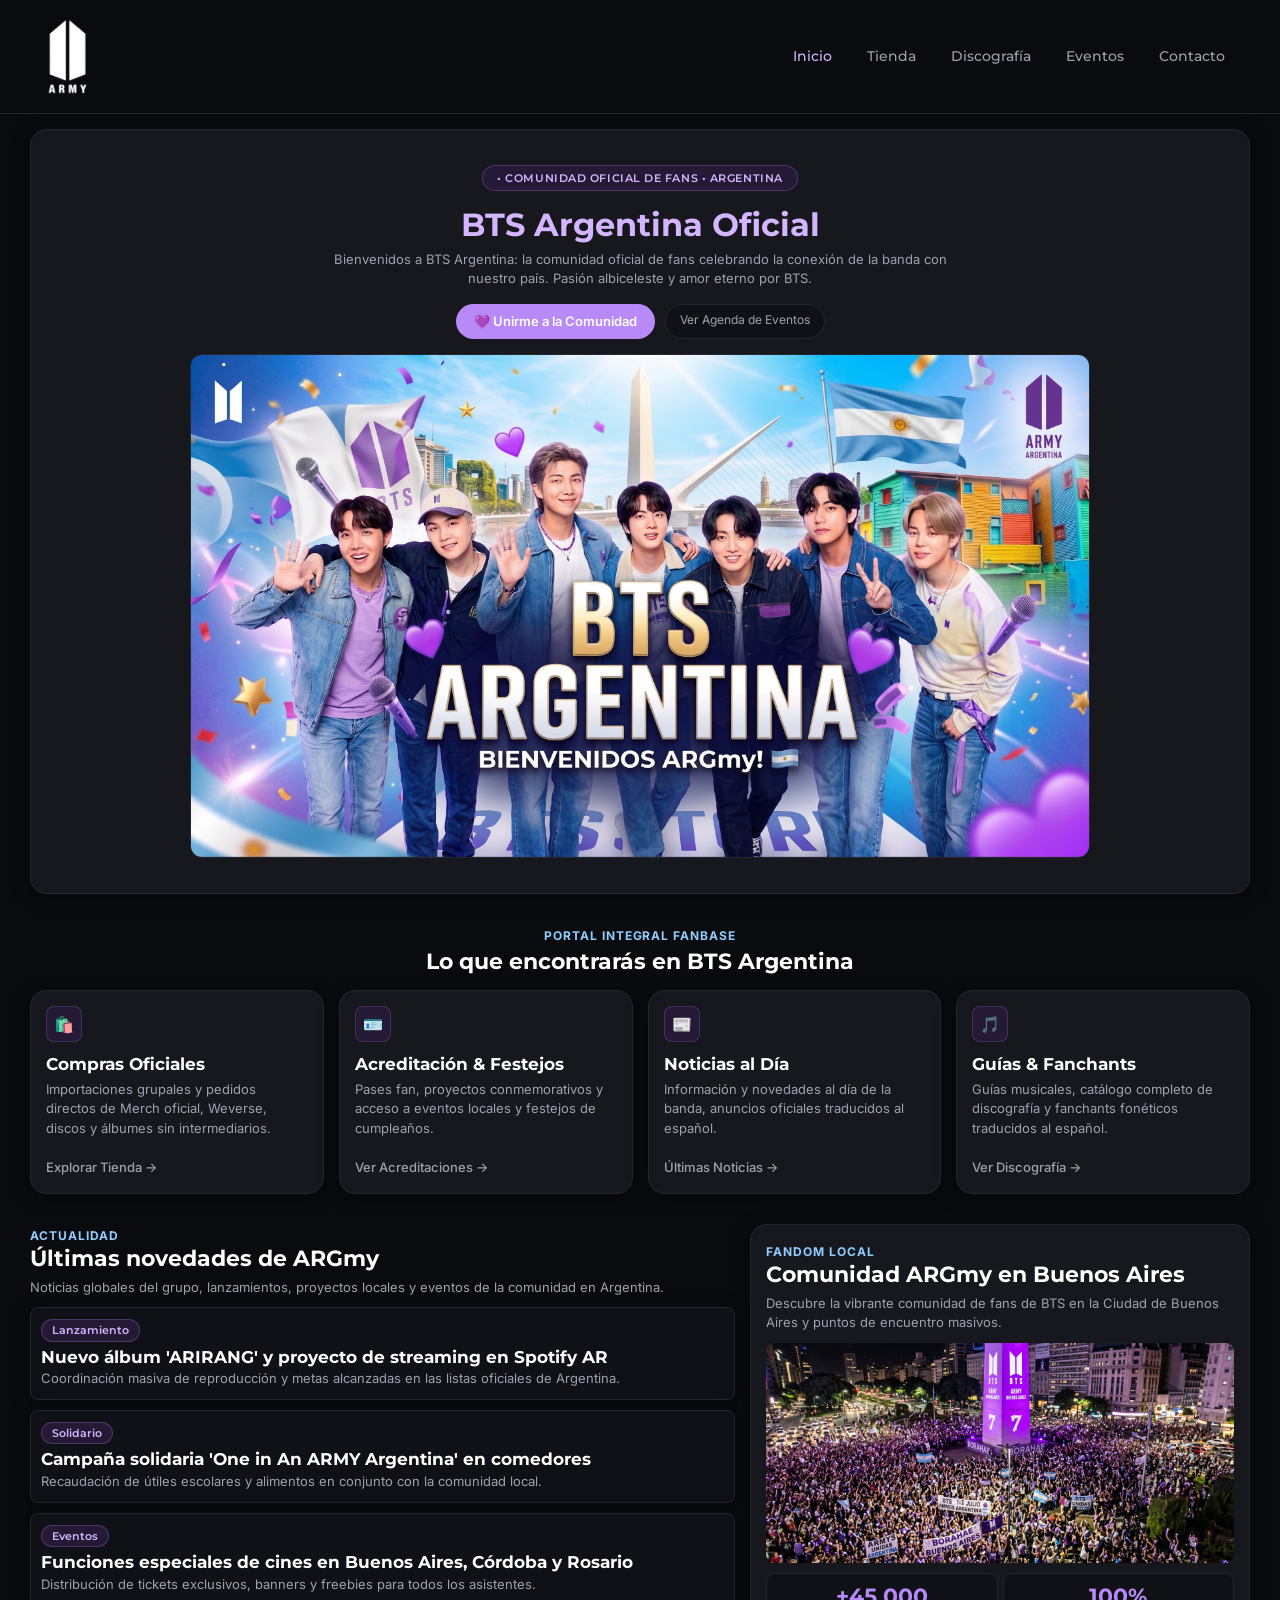
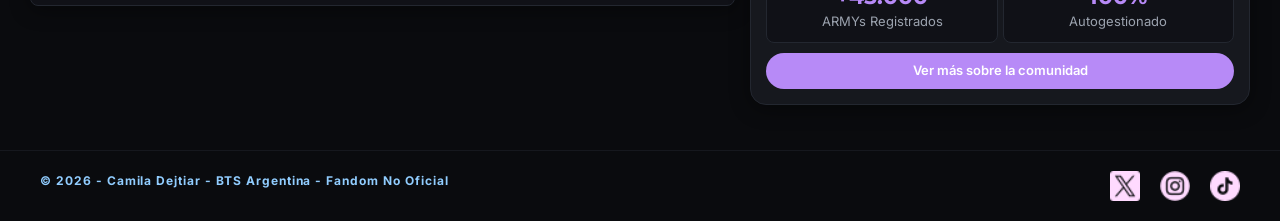
==== commit 40c7ce61: "feat(animations): integrate AOS scroll animations" ====
--- a/index.html
+++ b/index.html
@@ -5,6 +5,7 @@
     <meta name="viewport" content="width=device-width, initial-scale=1.0">
     <link href="https://cdn.jsdelivr.net/npm/bootstrap@5.3.8/dist/css/bootstrap.min.css" rel="stylesheet" integrity="sha384-sRIl4kxILFvY47J16cr9ZwB07vP4J8+LH7qKQnuqkuIAvNWLzeN8tE5YBujZqJLB" crossorigin="anonymous">
     <link rel="stylesheet" href="./css/style.css">
+    <link rel="stylesheet" href="https://unpkg.com/aos@next/dist/aos.css" />
     <link rel="shortcut icon" href="./assets/images/army.png" type="image/x-icon">
     <link rel="preconnect" href="https://fonts.googleapis.com">
     <link rel="preconnect" href="https://fonts.gstatic.com" crossorigin>
@@ -73,7 +74,7 @@
             </div>
         </section>
 
-        <section class="area-welcome mb-5">
+        <section class="area-welcome mb-5" data-aos="fade-up">
             <div class="text-center mb-4">
                 <span class="body-secondary text-uppercase fw-bold">PORTAL INTEGRAL FANBASE</span>
                 <h2 class="title mt-1">Lo que encontrarás en BTS Argentina</h2>
@@ -125,7 +126,7 @@
 
         <section class="area-cards row g-4 mb-5" id="comunidad">
             <!-- Novedades de ARGmy -->
-            <div class="col-lg-7">
+            <div class="col-lg-7" data-aos="fade-right">
                 <div class="mb-3">
                     <span class="body-secondary text-uppercase fw-bold">ACTUALIDAD</span>
                     <h2 class="title">Últimas novedades de ARGmy</h2>
@@ -152,7 +153,7 @@
             </div>
 
             <!-- Comunidad en Buenos Aires -->
-            <div class="col-lg-5">
+            <div class="col-lg-5" data-aos="fade-left">
                 <article class="myCard h-100 d-flex flex-column justify-content-between p-4">
                     <div>
                         <span class="body-secondary text-uppercase fw-bold">FANDOM LOCAL</span>
@@ -203,5 +204,12 @@
     </footer>
 
     <script src="https://cdn.jsdelivr.net/npm/bootstrap@5.3.8/dist/js/bootstrap.bundle.min.js" integrity="sha384-FKyoEForCGlyvwx9Hj09JcYn3nv7wiPVlz7YYwJrWVcXK/BmnVDxM+D2scQbITxI" crossorigin="anonymous"></script>
+    <script src="https://unpkg.com/aos@next/dist/aos.js"></script>
+    <script>
+    AOS.init({
+        duration: 1000,
+        once: true
+    });
+    </script>
 </body>
 </html>
--- a/css/style.css
+++ b/css/style.css
@@ -1,3 +1,14 @@
+.hero-tag, .news-chip {
+  display: inline-flex;
+  align-items: center;
+  justify-content: center;
+  font-family: "Montserrat", sans-serif;
+  font-weight: 600;
+  border-radius: 50px;
+  transition: all 0.2s ease-in-out;
+  text-decoration: none;
+}
+
 * {
   margin: 0;
   padding: 0;
@@ -41,21 +52,48 @@
   font-size: 3.2rem;
   color: #d4b5ff !important;
   text-align: center;
+  font-weight: bold;
+}
+@media (max-width: 768px) {
+  .hero-title, .area-title {
+    font-size: 2.4rem;
+    line-height: 1.2;
+  }
+}
+@media (max-width: 480px) {
+  .hero-title, .area-title {
+    font-size: 2rem;
+  }
 }
 
 .title, h2 {
   font-size: 2.2rem;
   color: #ffffff;
 }
+@media (max-width: 768px) {
+  .title, h2 {
+    font-size: 1.8rem;
+  }
+}
 
 .subtitle, h3 {
   font-size: 1.7rem;
   color: #ffffff;
+}
+@media (max-width: 576px) {
+  .subtitle, h3 {
+    font-size: 1.4rem;
+  }
 }
 
 .body-text {
   font-size: 1.3rem;
   color: #9ca3af;
+}
+@media (max-width: 576px) {
+  .body-text {
+    font-size: 1.15rem;
+  }
 }
 
 .body-subtext {
@@ -75,14 +113,24 @@
   border-bottom: 1px solid #232730;
   background-color: #0a0b0e;
 }
+@media (max-width: 768px) {
+  .header {
+    padding: 1rem 1.5rem;
+  }
+}
 
 .bg-custom {
   background-color: #16181e;
   border: 1px solid #232730;
 }
+@media (max-width: 576px) {
+  .bg-custom {
+    padding: 0.5rem 1rem;
+  }
+}
 
 .navbar-toggler-icon {
-  background-image: url("data:image/svg+xml;charset=utf8,%3Csvg viewBox='0 0 30 30' xmlns='http://www.w3.org/2000/svg'%3E%3Cpath stroke='%23b78af7' stroke-width='2' stroke-linecap='round' stroke-miterlimit='10' d='M4 7h22M4 15h22M4 23h22'/%3E%3C/svg%3E") !important;
+  background-image: url("data:image/svg+xml;charset=utf8,%3Csvg viewBox='0 0 30 30' xmlns='http://www.w3.org/2000/svg'%3E%3Cpath stroke='%230a0b0e' stroke-width='2' stroke-linecap='round' stroke-miterlimit='10' d='M4 7h22M4 15h22M4 23h22'/%3E%3C/svg%3E") !important;
 }
 
 .containerMenu {
@@ -117,7 +165,6 @@
 }
 footer section {
   display: flex;
-  flex-direction: row;
   justify-content: center;
   align-items: center;
   gap: 2rem;
@@ -131,16 +178,16 @@
   display: inline-block;
   width: fit-content;
   text-decoration: none;
+  font-family: "Inter", sans-serif;
+  transition: all 0.2s ease-in-out !important;
   border: none;
   border-radius: 50px;
   background-color: #b78af7;
   color: #ffffff;
-  font-family: "Montserrat", sans-serif;
   font-weight: 600;
   font-size: 1.3rem;
   text-align: center;
   padding: 0.8rem 1.8rem;
-  transition: all 0.2s ease-in-out !important;
 }
 button:hover, .button:hover {
   background-color: #d4b5ff;
@@ -152,14 +199,14 @@
   display: inline-block;
   width: fit-content;
   text-decoration: none;
+  font-family: "Inter", sans-serif;
+  transition: all 0.2s ease-in-out !important;
   border: 1px solid #232730;
   border-radius: 50px;
   background-color: #101117;
   color: #9ca3af;
-  font-family: "Montserrat", sans-serif;
   font-size: 1.2rem;
   padding: 0.6rem 1.4rem;
-  transition: all 0.2s ease-in-out !important;
 }
 .button-secondary:hover {
   border-color: #b78af7;
@@ -167,43 +214,53 @@
 }
 
 .hero-tag {
-  display: inline-block;
   background-color: #241a35;
   color: #d4b5ff;
   border: 1px solid rgba(183, 138, 247, 0.25);
-  border-radius: 50px;
   font-size: 1.1rem;
   padding: 0.4rem 1.4rem;
-  font-weight: 600;
   letter-spacing: 0.05em;
 }
+.hero-tag:hover {
+  filter: brightness(1.1);
+}
 
 .news-chip {
-  display: inline-block;
   background-color: #241a35;
   color: #d4b5ff;
   border: 1px solid rgba(183, 138, 247, 0.25);
-  border-radius: 50px;
   font-size: 1.1rem;
   padding: 0.2rem 1rem;
-  font-weight: 600;
+}
+.news-chip:hover {
+  filter: brightness(1.1);
 }
 
 .myCard {
   background-color: #16181e;
-  border: 1px solid #232730;
   border-radius: 16px;
+  box-shadow: 0 4px 20px rgba(0, 0, 0, 0.4);
+  transition: all 0.2s ease-in-out;
+  border: 1px solid #232730;
   padding: 2rem;
-  transition: all 0.2s ease-in-out;
+}
+.myCard:hover {
+  transform: translateY(-4px);
+  border-color: #b78af7;
+}
+@media (max-width: 576px) {
+  .myCard {
+    padding: 1.2rem;
+  }
 }
 .myCard p {
   color: #9ca3af;
 }
 
 .service-card .icon-box {
-  display: inline-flex;
-  align-items: center;
+  display: flex;
   justify-content: center;
+  align-items: center;
   width: 36px;
   height: 36px;
   background-color: #241a35;
@@ -241,10 +298,32 @@
   font-size: 2.2rem;
   font-weight: 700;
 }
-
+@media (max-width: 576px) {
+  .metric-box .metric-number {
+    font-size: 1.8rem;
+  }
+}
+
+@keyframes fadeInUp {
+  0% {
+    opacity: 0;
+    transform: translateY(20px);
+  }
+  100% {
+    opacity: 1;
+    transform: translateY(0);
+  }
+}
 .hero-card {
   padding: 3.5rem 2rem;
   background-color: #16181e;
+  opacity: 0;
+  animation: fadeInUp 0.9s ease-out forwards;
+}
+@media (max-width: 768px) {
+  .hero-card {
+    padding: 2rem 1.2rem;
+  }
 }
 
 .hero-max-width {
@@ -258,9 +337,43 @@
   border: 1px solid #232730;
 }
 
+.featured-album-card {
+  padding: clamp(1.6rem, 3vw, 3.2rem);
+}
+
+.featured-album-cover {
+  width: 100%;
+  aspect-ratio: 1;
+  overflow: hidden;
+  border: 1px solid #232730;
+  border-radius: 8px;
+  background-color: #101117;
+}
+.featured-album-cover img {
+  display: block;
+  width: 100%;
+  height: 100%;
+  object-fit: cover;
+}
+
+.featured-album-description {
+  font-size: 1.5rem;
+  line-height: 1.7;
+}
+@media (max-width: 576px) {
+  .featured-album-description {
+    font-size: 1.3rem;
+  }
+}
+
 .logo-header {
   width: 45px;
   height: auto;
+}
+@media (max-width: 576px) {
+  .logo-header {
+    width: 36px;
+  }
 }
 
 .event-img-container {
@@ -269,12 +382,99 @@
   overflow: hidden;
   border-radius: 8px;
 }
+@media (max-width: 576px) {
+  .event-img-container {
+    max-height: 160px;
+  }
+}
 .event-img-container img {
   width: 100%;
   height: 100%;
   object-fit: cover;
 }
 
+.banner-preview {
+  display: flex;
+  justify-content: center;
+  align-items: center;
+  width: 100%;
+  height: clamp(22rem, 30vw, 34rem);
+  overflow: hidden;
+  border-radius: 8px;
+  background-color: #16181e;
+}
+@media (max-width: 576px) {
+  .banner-preview {
+    height: 18rem;
+  }
+}
+.banner-preview img {
+  display: block;
+  width: 100%;
+  height: 100%;
+  object-fit: contain;
+}
+
+.event-progress {
+  height: 0.8rem;
+  background-color: #232730;
+}
+.event-progress .progress-bar {
+  background-color: #b78af7;
+}
+
+.search-icon-inside {
+  position: absolute;
+  left: 1.5rem;
+  top: 50%;
+  transform: translateY(-50%);
+  font-size: 1.4rem;
+  pointer-events: none;
+  opacity: 0.7;
+}
+
+.area-security .icon-box {
+  display: flex;
+  justify-content: center;
+  align-items: center;
+  width: 40px;
+  height: 40px;
+  background-color: #241a35;
+  border: 1px solid rgba(183, 138, 247, 0.25);
+  border-radius: 8px;
+  font-size: 1.8rem;
+}
+
+.tracklist-scroll-container {
+  max-height: 32rem;
+  overflow-y: auto;
+  overscroll-behavior: contain;
+}
+.tracklist-scroll-container li {
+  gap: 0.8rem;
+  line-height: 1.5;
+}
+.tracklist-scroll-container .body-text {
+  font-size: 1.5rem;
+}
+.tracklist-scroll-container li > div {
+  flex-shrink: 0;
+}
+.tracklist-scroll-container::-webkit-scrollbar {
+  width: 6px;
+}
+.tracklist-scroll-container::-webkit-scrollbar-track {
+  background: #101117;
+  border-radius: 4px;
+}
+.tracklist-scroll-container::-webkit-scrollbar-thumb {
+  background: rgba(183, 138, 247, 0.4);
+  border-radius: 4px;
+}
+.tracklist-scroll-container::-webkit-scrollbar-thumb:hover {
+  background: #b78af7;
+}
+
 form input, form textarea, form select {
   color: #0a0b0e;
 }
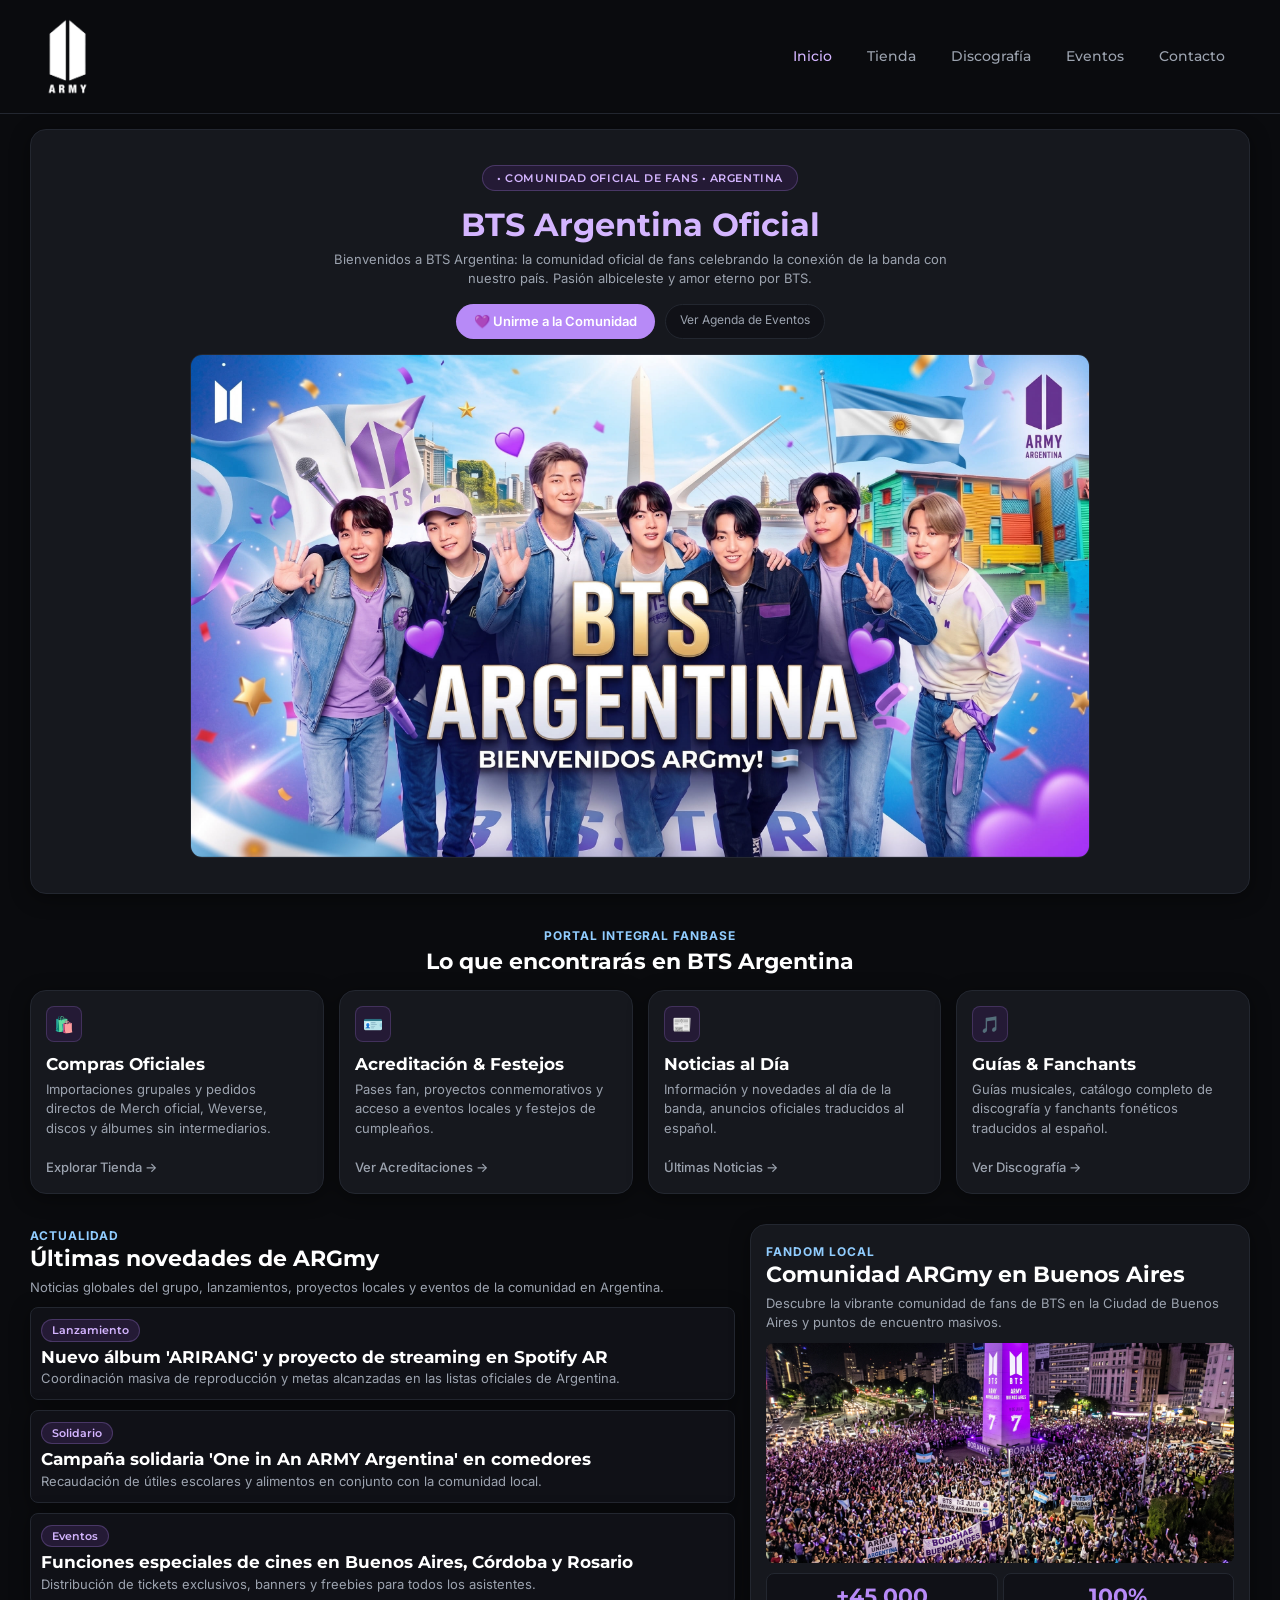
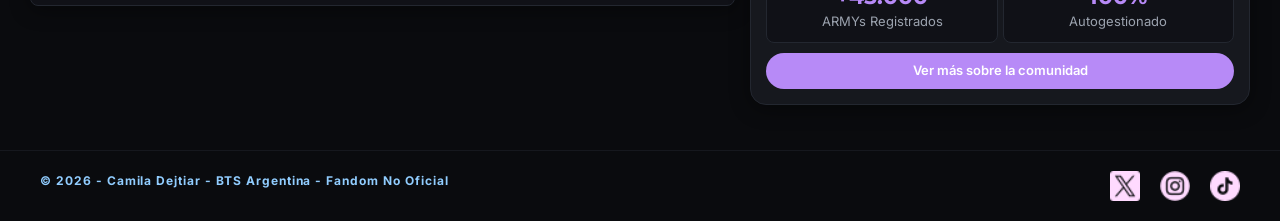
==== commit 5744bfce: "fix: added lazy loading to improve load times" ====
--- a/index.html
+++ b/index.html
@@ -3,6 +3,16 @@
 <head>
     <meta charset="UTF-8">
     <meta name="viewport" content="width=device-width, initial-scale=1.0">
+    <meta name="robots" content="index, follow">
+
+    <title>Comunidad Oficial de Fans en Argentina | BTS ARGmy</title>
+    <meta name="description" content="Portal oficial de la comunidad de fans de BTS en Argentina (ARGmy). Noticias, eventos locales, proyectos solidarios y guías para el fandom en CABA y todo el país.">
+    
+    <meta property="og:title" content="Comunidad Oficial de Fans en Argentina | BTS ARGmy">
+    <meta property="og:description" content="Portal oficial de la comunidad de fans de BTS en Argentina. Noticias, eventos locales, tienda y guías del fandom.">
+    <meta property="og:image" content="https://cdejtiar.github.io/btsargmy/assets/images/index.jpeg">
+    <meta property="og:type" content="website">
+
     <link href="https://cdn.jsdelivr.net/npm/bootstrap@5.3.8/dist/css/bootstrap.min.css" rel="stylesheet" integrity="sha384-sRIl4kxILFvY47J16cr9ZwB07vP4J8+LH7qKQnuqkuIAvNWLzeN8tE5YBujZqJLB" crossorigin="anonymous">
     <link rel="stylesheet" href="./css/style.css">
     <link rel="stylesheet" href="https://unpkg.com/aos@next/dist/aos.css" />
@@ -10,7 +20,6 @@
     <link rel="preconnect" href="https://fonts.googleapis.com">
     <link rel="preconnect" href="https://fonts.gstatic.com" crossorigin>
     <link href="https://fonts.googleapis.com/css2?family=Inter:ital,opsz,wght@0,14..32,100..900;1,14..32,100..900&family=Montserrat:ital,wght@0,100..900;1,100..900&display=swap" rel="stylesheet">
-    <title>BTS ARGmy - Home</title>
 </head>
 <body>
 
@@ -161,7 +170,7 @@
                         <p class="body-text p-0 mb-3">Descubre la vibrante comunidad de fans de BTS en la Ciudad de Buenos Aires y puntos de encuentro masivos.</p>
 
                         <figure class="event-img-container mb-3">
-                            <img class="img-fluid w-100" src="./assets/images/argmy.jpeg" alt="ARMYs argentinas en el Obelisco iluminado de morado">
+                            <img class="img-fluid w-100" src="./assets/images/argmy.jpeg" alt="ARMYs argentinas en el Obelisco iluminado de morado" loading="lazy">
                         </figure>
 
                         <div class="row text-center g-2 mb-3">
